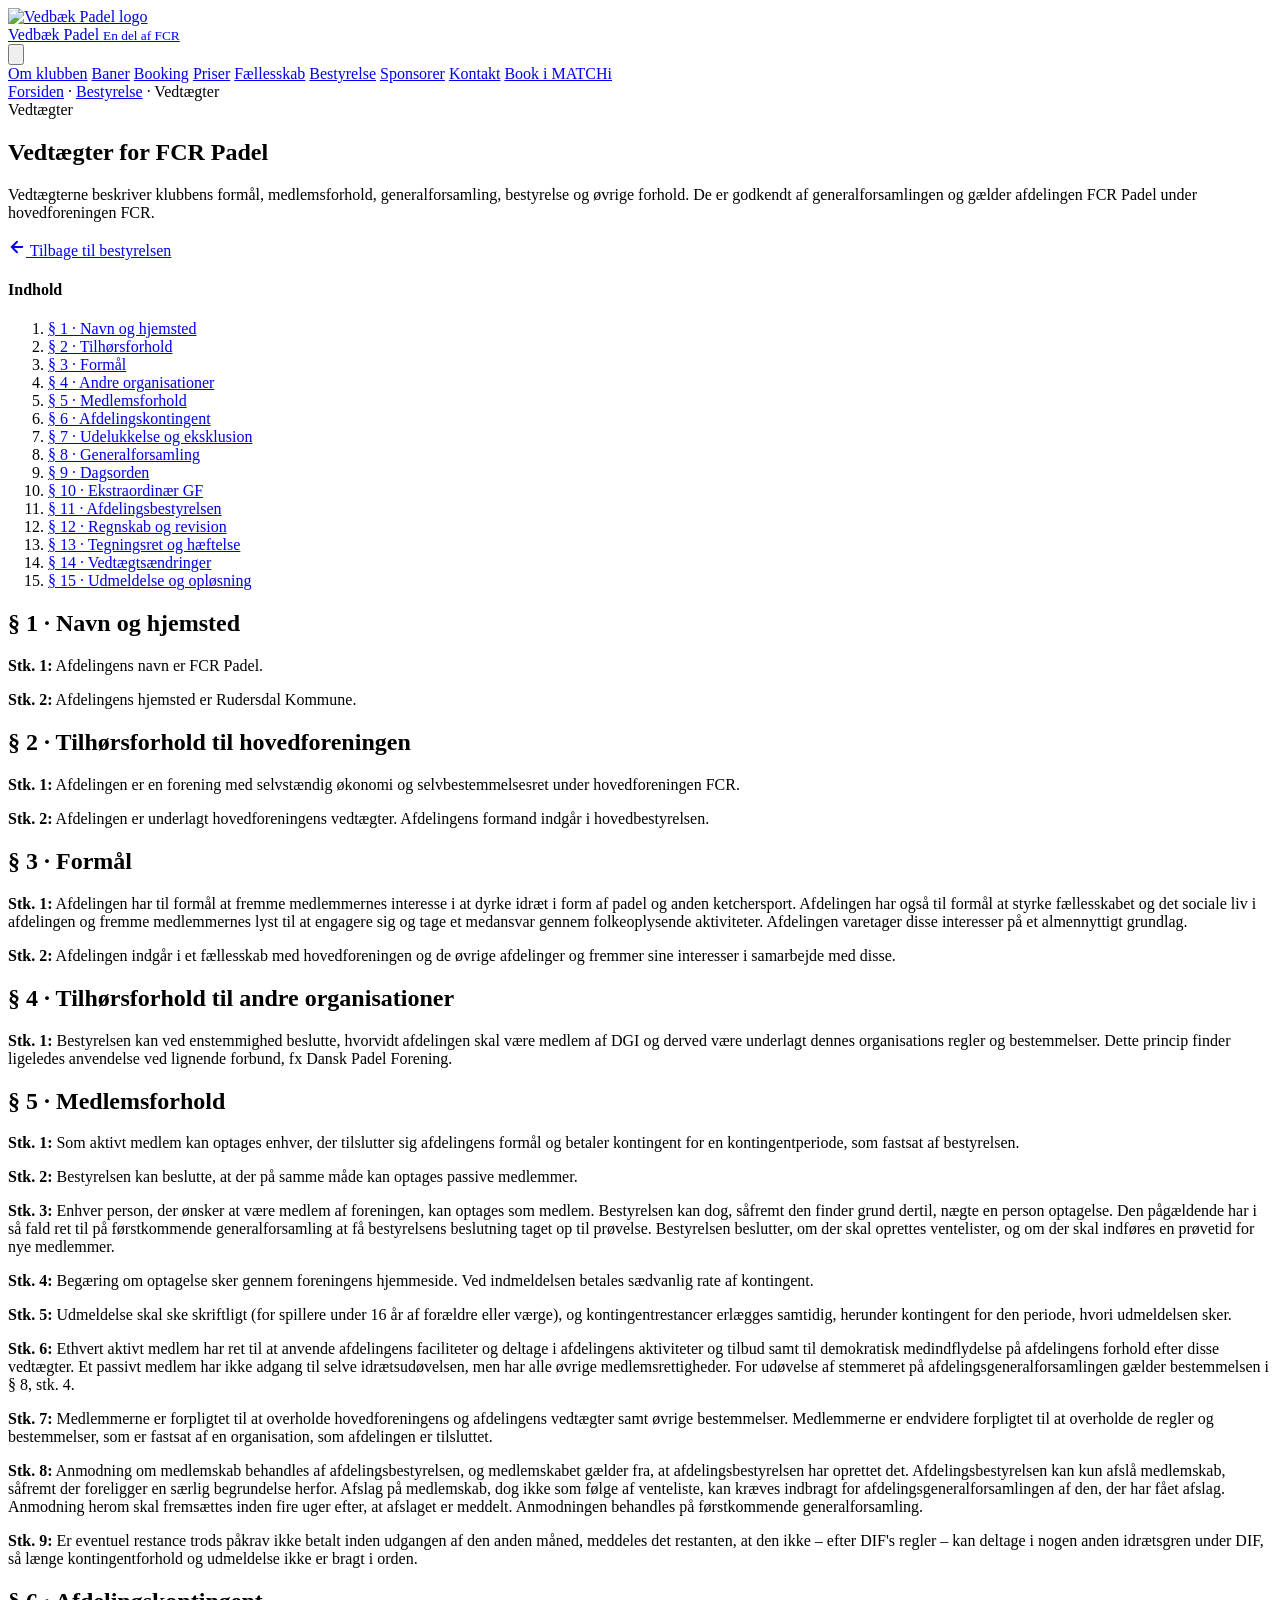
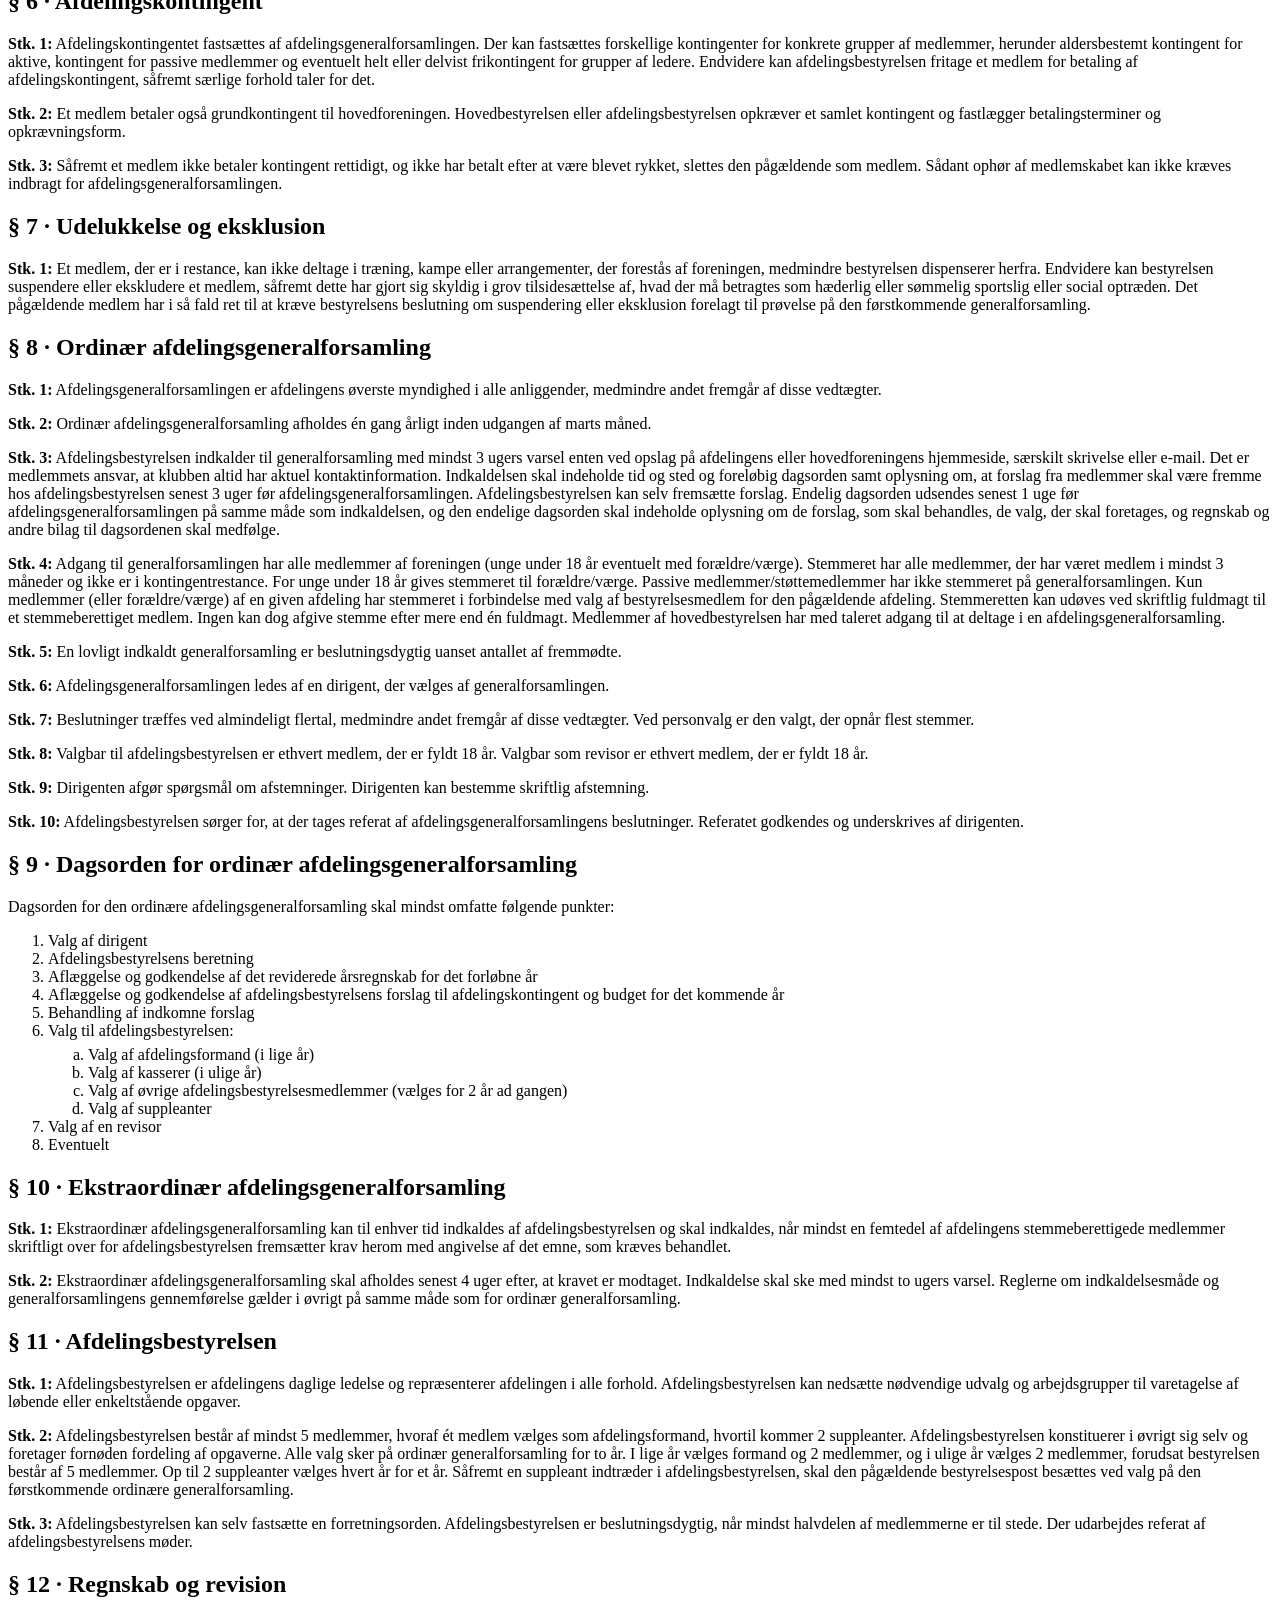
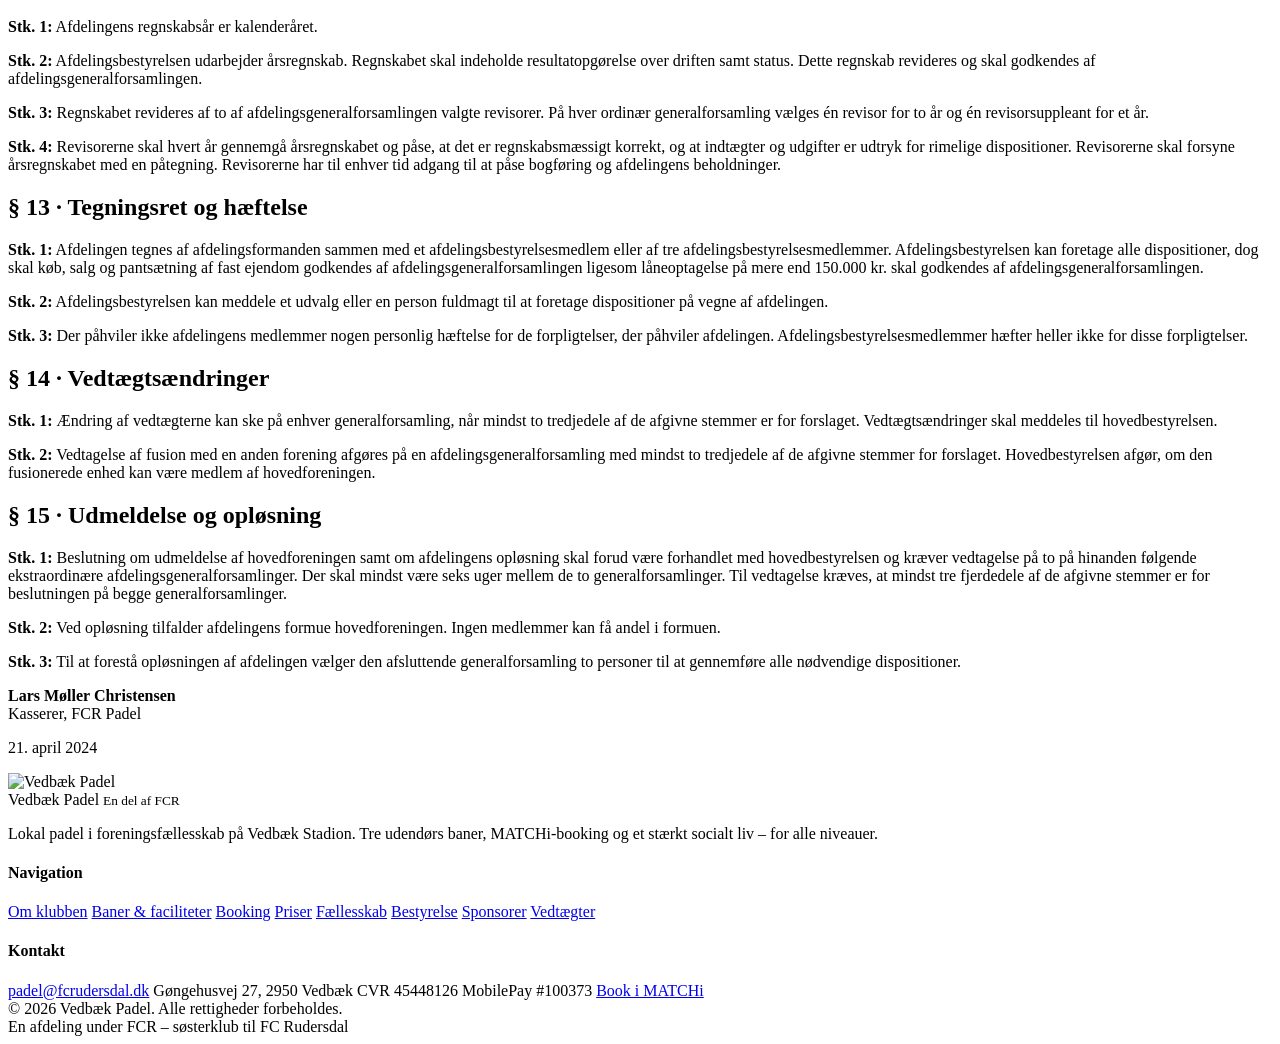
==== vedtaegter.html @ 146b0971 "Add files via upload" ====
<!DOCTYPE html>
<html lang="da">
<head>
<meta charset="UTF-8">
<meta name="viewport" content="width=device-width, initial-scale=1.0">
<title>Vedtægter · Vedbæk Padel</title>
<meta name="description" content="Vedtægter for FCR Padel – afdeling under hovedforeningen FCR. Godkendt på generalforsamling.">
<link rel="preconnect" href="https://fonts.googleapis.com">
<link rel="preconnect" href="https://fonts.gstatic.com" crossorigin>
<link href="https://fonts.googleapis.com/css2?family=Nunito:wght@400;600;700;800&display=swap" rel="stylesheet">
<link rel="stylesheet" href="assets/css/styles.css">
<link rel="icon" type="image/png" href="assets/img/logo-vedbaek-padel.png">
</head>
<body>

<!-- ==================== NAV ==================== -->
<nav class="nav" id="nav">
  <div class="nav-inner">
    <a href="index.html" class="nav-brand">
      <img src="assets/img/logo-vedbaek-padel.png" alt="Vedbæk Padel logo">
      <div class="nav-brand-text">
        Vedbæk Padel
        <small>En del af FCR</small>
      </div>
    </a>
    <button class="nav-toggle" id="navToggle" aria-label="Åben menu">
      <svg viewBox="0 0 24 24" fill="none" stroke="currentColor" stroke-width="2.5" stroke-linecap="round"><line x1="4" y1="7" x2="20" y2="7"/><line x1="4" y1="12" x2="20" y2="12"/><line x1="4" y1="17" x2="20" y2="17"/></svg>
    </button>
    <div class="nav-links" id="navLinks">
      <a href="index.html#om-klubben">Om klubben</a>
      <a href="index.html#baner">Baner</a>
      <a href="index.html#booking">Booking</a>
      <a href="index.html#priser">Priser</a>
      <a href="index.html#faellesskab">Fællesskab</a>
      <a href="index.html#bestyrelse">Bestyrelse</a>
      <a href="index.html#sponsorer">Sponsorer</a>
      <a href="index.html#kontakt">Kontakt</a>
      <a href="https://www.matchi.se/facilities/vedbaekpadelklub" class="cta" target="_blank" rel="noopener">Book i MATCHi</a>
    </div>
  </div>
</nav>

<!-- ==================== PAGE HERO ==================== -->
<section class="page-hero">
  <div class="container">
    <div class="breadcrumbs">
      <a href="index.html">Forsiden</a> · <a href="index.html#bestyrelse">Bestyrelse</a> · Vedtægter
    </div>
    <span class="eyebrow">Vedtægter</span>
    <h1>Vedtægter for FCR Padel</h1>
    <p>Vedtægterne beskriver klubbens formål, medlemsforhold, generalforsamling, bestyrelse og øvrige forhold. De er godkendt af generalforsamlingen og gælder afdelingen FCR Padel under hovedforeningen FCR.</p>
    <div class="actions">
      <a href="index.html#bestyrelse" class="btn btn-secondary">
        <svg width="18" height="18" viewBox="0 0 24 24" fill="none" stroke="currentColor" stroke-width="2.5" stroke-linecap="round"><path d="M19 12H5M12 19l-7-7 7-7"/></svg>
        Tilbage til bestyrelsen
      </a>
    </div>
  </div>
</section>

<!-- ==================== VEDTÆGTER ==================== -->
<div class="container">
  <div class="doc-layout">

    <!-- Sticky TOC -->
    <aside class="doc-toc" aria-label="Indhold">
      <h4>Indhold</h4>
      <ol>
        <li><a href="#p1">§ 1 · Navn og hjemsted</a></li>
        <li><a href="#p2">§ 2 · Tilhørsforhold</a></li>
        <li><a href="#p3">§ 3 · Formål</a></li>
        <li><a href="#p4">§ 4 · Andre organisationer</a></li>
        <li><a href="#p5">§ 5 · Medlemsforhold</a></li>
        <li><a href="#p6">§ 6 · Afdelingskontingent</a></li>
        <li><a href="#p7">§ 7 · Udelukkelse og eksklusion</a></li>
        <li><a href="#p8">§ 8 · Generalforsamling</a></li>
        <li><a href="#p9">§ 9 · Dagsorden</a></li>
        <li><a href="#p10">§ 10 · Ekstraordinær GF</a></li>
        <li><a href="#p11">§ 11 · Afdelingsbestyrelsen</a></li>
        <li><a href="#p12">§ 12 · Regnskab og revision</a></li>
        <li><a href="#p13">§ 13 · Tegningsret og hæftelse</a></li>
        <li><a href="#p14">§ 14 · Vedtægtsændringer</a></li>
        <li><a href="#p15">§ 15 · Udmeldelse og opløsning</a></li>
      </ol>
    </aside>

    <!-- Content -->
    <article class="doc-content">

      <h2 id="p1">§ 1 · Navn og hjemsted</h2>
      <p><strong>Stk. 1:</strong> Afdelingens navn er FCR Padel.</p>
      <p><strong>Stk. 2:</strong> Afdelingens hjemsted er Rudersdal Kommune.</p>

      <h2 id="p2">§ 2 · Tilhørsforhold til hovedforeningen</h2>
      <p><strong>Stk. 1:</strong> Afdelingen er en forening med selvstændig økonomi og selvbestemmelsesret under hovedforeningen FCR.</p>
      <p><strong>Stk. 2:</strong> Afdelingen er underlagt hovedforeningens vedtægter. Afdelingens formand indgår i hovedbestyrelsen.</p>

      <h2 id="p3">§ 3 · Formål</h2>
      <p><strong>Stk. 1:</strong> Afdelingen har til formål at fremme medlemmernes interesse i at dyrke idræt i form af padel og anden ketchersport. Afdelingen har også til formål at styrke fællesskabet og det sociale liv i afdelingen og fremme medlemmernes lyst til at engagere sig og tage et medansvar gennem folkeoplysende aktiviteter. Afdelingen varetager disse interesser på et almennyttigt grundlag.</p>
      <p><strong>Stk. 2:</strong> Afdelingen indgår i et fællesskab med hovedforeningen og de øvrige afdelinger og fremmer sine interesser i samarbejde med disse.</p>

      <h2 id="p4">§ 4 · Tilhørsforhold til andre organisationer</h2>
      <p><strong>Stk. 1:</strong> Bestyrelsen kan ved enstemmighed beslutte, hvorvidt afdelingen skal være medlem af DGI og derved være underlagt dennes organisations regler og bestemmelser. Dette princip finder ligeledes anvendelse ved lignende forbund, fx Dansk Padel Forening.</p>

      <h2 id="p5">§ 5 · Medlemsforhold</h2>
      <p><strong>Stk. 1:</strong> Som aktivt medlem kan optages enhver, der tilslutter sig afdelingens formål og betaler kontingent for en kontingentperiode, som fastsat af bestyrelsen.</p>
      <p><strong>Stk. 2:</strong> Bestyrelsen kan beslutte, at der på samme måde kan optages passive medlemmer.</p>
      <p><strong>Stk. 3:</strong> Enhver person, der ønsker at være medlem af foreningen, kan optages som medlem. Bestyrelsen kan dog, såfremt den finder grund dertil, nægte en person optagelse. Den pågældende har i så fald ret til på førstkommende generalforsamling at få bestyrelsens beslutning taget op til prøvelse. Bestyrelsen beslutter, om der skal oprettes ventelister, og om der skal indføres en prøvetid for nye medlemmer.</p>
      <p><strong>Stk. 4:</strong> Begæring om optagelse sker gennem foreningens hjemmeside. Ved indmeldelsen betales sædvanlig rate af kontingent.</p>
      <p><strong>Stk. 5:</strong> Udmeldelse skal ske skriftligt (for spillere under 16 år af forældre eller værge), og kontingentrestancer erlægges samtidig, herunder kontingent for den periode, hvori udmeldelsen sker.</p>
      <p><strong>Stk. 6:</strong> Ethvert aktivt medlem har ret til at anvende afdelingens faciliteter og deltage i afdelingens aktiviteter og tilbud samt til demokratisk medindflydelse på afdelingens forhold efter disse vedtægter. Et passivt medlem har ikke adgang til selve idrætsudøvelsen, men har alle øvrige medlemsrettigheder. For udøvelse af stemmeret på afdelingsgeneralforsamlingen gælder bestemmelsen i § 8, stk. 4.</p>
      <p><strong>Stk. 7:</strong> Medlemmerne er forpligtet til at overholde hovedforeningens og afdelingens vedtægter samt øvrige bestemmelser. Medlemmerne er endvidere forpligtet til at overholde de regler og bestemmelser, som er fastsat af en organisation, som afdelingen er tilsluttet.</p>
      <p><strong>Stk. 8:</strong> Anmodning om medlemskab behandles af afdelingsbestyrelsen, og medlemskabet gælder fra, at afdelingsbestyrelsen har oprettet det. Afdelingsbestyrelsen kan kun afslå medlemskab, såfremt der foreligger en særlig begrundelse herfor. Afslag på medlemskab, dog ikke som følge af venteliste, kan kræves indbragt for afdelingsgeneralforsamlingen af den, der har fået afslag. Anmodning herom skal fremsættes inden fire uger efter, at afslaget er meddelt. Anmodningen behandles på førstkommende generalforsamling.</p>
      <p><strong>Stk. 9:</strong> Er eventuel restance trods påkrav ikke betalt inden udgangen af den anden måned, meddeles det restanten, at den ikke – efter DIF's regler – kan deltage i nogen anden idrætsgren under DIF, så længe kontingentforhold og udmeldelse ikke er bragt i orden.</p>

      <h2 id="p6">§ 6 · Afdelingskontingent</h2>
      <p><strong>Stk. 1:</strong> Afdelingskontingentet fastsættes af afdelingsgeneralforsamlingen. Der kan fastsættes forskellige kontingenter for konkrete grupper af medlemmer, herunder aldersbestemt kontingent for aktive, kontingent for passive medlemmer og eventuelt helt eller delvist frikontingent for grupper af ledere. Endvidere kan afdelingsbestyrelsen fritage et medlem for betaling af afdelingskontingent, såfremt særlige forhold taler for det.</p>
      <p><strong>Stk. 2:</strong> Et medlem betaler også grundkontingent til hovedforeningen. Hovedbestyrelsen eller afdelingsbestyrelsen opkræver et samlet kontingent og fastlægger betalingsterminer og opkrævningsform.</p>
      <p><strong>Stk. 3:</strong> Såfremt et medlem ikke betaler kontingent rettidigt, og ikke har betalt efter at være blevet rykket, slettes den pågældende som medlem. Sådant ophør af medlemskabet kan ikke kræves indbragt for afdelingsgeneralforsamlingen.</p>

      <h2 id="p7">§ 7 · Udelukkelse og eksklusion</h2>
      <p><strong>Stk. 1:</strong> Et medlem, der er i restance, kan ikke deltage i træning, kampe eller arrangementer, der forestås af foreningen, medmindre bestyrelsen dispenserer herfra. Endvidere kan bestyrelsen suspendere eller ekskludere et medlem, såfremt dette har gjort sig skyldig i grov tilsidesættelse af, hvad der må betragtes som hæderlig eller sømmelig sportslig eller social optræden. Det pågældende medlem har i så fald ret til at kræve bestyrelsens beslutning om suspendering eller eksklusion forelagt til prøvelse på den førstkommende generalforsamling.</p>

      <h2 id="p8">§ 8 · Ordinær afdelingsgeneralforsamling</h2>
      <p><strong>Stk. 1:</strong> Afdelingsgeneralforsamlingen er afdelingens øverste myndighed i alle anliggender, medmindre andet fremgår af disse vedtægter.</p>
      <p><strong>Stk. 2:</strong> Ordinær afdelingsgeneralforsamling afholdes én gang årligt inden udgangen af marts måned.</p>
      <p><strong>Stk. 3:</strong> Afdelingsbestyrelsen indkalder til generalforsamling med mindst 3 ugers varsel enten ved opslag på afdelingens eller hovedforeningens hjemmeside, særskilt skrivelse eller e-mail. Det er medlemmets ansvar, at klubben altid har aktuel kontaktinformation. Indkaldelsen skal indeholde tid og sted og foreløbig dagsorden samt oplysning om, at forslag fra medlemmer skal være fremme hos afdelingsbestyrelsen senest 3 uger før afdelingsgeneralforsamlingen. Afdelingsbestyrelsen kan selv fremsætte forslag. Endelig dagsorden udsendes senest 1 uge før afdelingsgeneralforsamlingen på samme måde som indkaldelsen, og den endelige dagsorden skal indeholde oplysning om de forslag, som skal behandles, de valg, der skal foretages, og regnskab og andre bilag til dagsordenen skal medfølge.</p>
      <p><strong>Stk. 4:</strong> Adgang til generalforsamlingen har alle medlemmer af foreningen (unge under 18 år eventuelt med forældre/værge). Stemmeret har alle medlemmer, der har været medlem i mindst 3 måneder og ikke er i kontingentrestance. For unge under 18 år gives stemmeret til forældre/værge. Passive medlemmer/støttemedlemmer har ikke stemmeret på generalforsamlingen. Kun medlemmer (eller forældre/værge) af en given afdeling har stemmeret i forbindelse med valg af bestyrelsesmedlem for den pågældende afdeling. Stemmeretten kan udøves ved skriftlig fuldmagt til et stemmeberettiget medlem. Ingen kan dog afgive stemme efter mere end én fuldmagt. Medlemmer af hovedbestyrelsen har med taleret adgang til at deltage i en afdelingsgeneralforsamling.</p>
      <p><strong>Stk. 5:</strong> En lovligt indkaldt generalforsamling er beslutningsdygtig uanset antallet af fremmødte.</p>
      <p><strong>Stk. 6:</strong> Afdelingsgeneralforsamlingen ledes af en dirigent, der vælges af generalforsamlingen.</p>
      <p><strong>Stk. 7:</strong> Beslutninger træffes ved almindeligt flertal, medmindre andet fremgår af disse vedtægter. Ved personvalg er den valgt, der opnår flest stemmer.</p>
      <p><strong>Stk. 8:</strong> Valgbar til afdelingsbestyrelsen er ethvert medlem, der er fyldt 18 år. Valgbar som revisor er ethvert medlem, der er fyldt 18 år.</p>
      <p><strong>Stk. 9:</strong> Dirigenten afgør spørgsmål om afstemninger. Dirigenten kan bestemme skriftlig afstemning.</p>
      <p><strong>Stk. 10:</strong> Afdelingsbestyrelsen sørger for, at der tages referat af afdelingsgeneralforsamlingens beslutninger. Referatet godkendes og underskrives af dirigenten.</p>

      <h2 id="p9">§ 9 · Dagsorden for ordinær afdelingsgeneralforsamling</h2>
      <p>Dagsorden for den ordinære afdelingsgeneralforsamling skal mindst omfatte følgende punkter:</p>
      <ol class="numbered">
        <li>Valg af dirigent</li>
        <li>Afdelingsbestyrelsens beretning</li>
        <li>Aflæggelse og godkendelse af det reviderede årsregnskab for det forløbne år</li>
        <li>Aflæggelse og godkendelse af afdelingsbestyrelsens forslag til afdelingskontingent og budget for det kommende år</li>
        <li>Behandling af indkomne forslag</li>
        <li>
          Valg til afdelingsbestyrelsen:
          <ol class="numbered" style="list-style-type: lower-alpha; margin-top: 6px;">
            <li>Valg af afdelingsformand (i lige år)</li>
            <li>Valg af kasserer (i ulige år)</li>
            <li>Valg af øvrige afdelingsbestyrelsesmedlemmer (vælges for 2 år ad gangen)</li>
            <li>Valg af suppleanter</li>
          </ol>
        </li>
        <li>Valg af en revisor</li>
        <li>Eventuelt</li>
      </ol>

      <h2 id="p10">§ 10 · Ekstraordinær afdelingsgeneralforsamling</h2>
      <p><strong>Stk. 1:</strong> Ekstraordinær afdelingsgeneralforsamling kan til enhver tid indkaldes af afdelingsbestyrelsen og skal indkaldes, når mindst en femtedel af afdelingens stemmeberettigede medlemmer skriftligt over for afdelingsbestyrelsen fremsætter krav herom med angivelse af det emne, som kræves behandlet.</p>
      <p><strong>Stk. 2:</strong> Ekstraordinær afdelingsgeneralforsamling skal afholdes senest 4 uger efter, at kravet er modtaget. Indkaldelse skal ske med mindst to ugers varsel. Reglerne om indkaldelsesmåde og generalforsamlingens gennemførelse gælder i øvrigt på samme måde som for ordinær generalforsamling.</p>

      <h2 id="p11">§ 11 · Afdelingsbestyrelsen</h2>
      <p><strong>Stk. 1:</strong> Afdelingsbestyrelsen er afdelingens daglige ledelse og repræsenterer afdelingen i alle forhold. Afdelingsbestyrelsen kan nedsætte nødvendige udvalg og arbejdsgrupper til varetagelse af løbende eller enkeltstående opgaver.</p>
      <p><strong>Stk. 2:</strong> Afdelingsbestyrelsen består af mindst 5 medlemmer, hvoraf ét medlem vælges som afdelingsformand, hvortil kommer 2 suppleanter. Afdelingsbestyrelsen konstituerer i øvrigt sig selv og foretager fornøden fordeling af opgaverne. Alle valg sker på ordinær generalforsamling for to år. I lige år vælges formand og 2 medlemmer, og i ulige år vælges 2 medlemmer, forudsat bestyrelsen består af 5 medlemmer. Op til 2 suppleanter vælges hvert år for et år. Såfremt en suppleant indtræder i afdelingsbestyrelsen, skal den pågældende bestyrelsespost besættes ved valg på den førstkommende ordinære generalforsamling.</p>
      <p><strong>Stk. 3:</strong> Afdelingsbestyrelsen kan selv fastsætte en forretningsorden. Afdelingsbestyrelsen er beslutningsdygtig, når mindst halvdelen af medlemmerne er til stede. Der udarbejdes referat af afdelingsbestyrelsens møder.</p>

      <h2 id="p12">§ 12 · Regnskab og revision</h2>
      <p><strong>Stk. 1:</strong> Afdelingens regnskabsår er kalenderåret.</p>
      <p><strong>Stk. 2:</strong> Afdelingsbestyrelsen udarbejder årsregnskab. Regnskabet skal indeholde resultatopgørelse over driften samt status. Dette regnskab revideres og skal godkendes af afdelingsgeneralforsamlingen.</p>
      <p><strong>Stk. 3:</strong> Regnskabet revideres af to af afdelingsgeneralforsamlingen valgte revisorer. På hver ordinær generalforsamling vælges én revisor for to år og én revisorsuppleant for et år.</p>
      <p><strong>Stk. 4:</strong> Revisorerne skal hvert år gennemgå årsregnskabet og påse, at det er regnskabsmæssigt korrekt, og at indtægter og udgifter er udtryk for rimelige dispositioner. Revisorerne skal forsyne årsregnskabet med en påtegning. Revisorerne har til enhver tid adgang til at påse bogføring og afdelingens beholdninger.</p>

      <h2 id="p13">§ 13 · Tegningsret og hæftelse</h2>
      <p><strong>Stk. 1:</strong> Afdelingen tegnes af afdelingsformanden sammen med et afdelingsbestyrelsesmedlem eller af tre afdelingsbestyrelsesmedlemmer. Afdelingsbestyrelsen kan foretage alle dispositioner, dog skal køb, salg og pantsætning af fast ejendom godkendes af afdelingsgeneralforsamlingen ligesom låneoptagelse på mere end 150.000 kr. skal godkendes af afdelingsgeneralforsamlingen.</p>
      <p><strong>Stk. 2:</strong> Afdelingsbestyrelsen kan meddele et udvalg eller en person fuldmagt til at foretage dispositioner på vegne af afdelingen.</p>
      <p><strong>Stk. 3:</strong> Der påhviler ikke afdelingens medlemmer nogen personlig hæftelse for de forpligtelser, der påhviler afdelingen. Afdelingsbestyrelsesmedlemmer hæfter heller ikke for disse forpligtelser.</p>

      <h2 id="p14">§ 14 · Vedtægtsændringer</h2>
      <p><strong>Stk. 1:</strong> Ændring af vedtægterne kan ske på enhver generalforsamling, når mindst to tredjedele af de afgivne stemmer er for forslaget. Vedtægtsændringer skal meddeles til hovedbestyrelsen.</p>
      <p><strong>Stk. 2:</strong> Vedtagelse af fusion med en anden forening afgøres på en afdelingsgeneralforsamling med mindst to tredjedele af de afgivne stemmer for forslaget. Hovedbestyrelsen afgør, om den fusionerede enhed kan være medlem af hovedforeningen.</p>

      <h2 id="p15">§ 15 · Udmeldelse og opløsning</h2>
      <p><strong>Stk. 1:</strong> Beslutning om udmeldelse af hovedforeningen samt om afdelingens opløsning skal forud være forhandlet med hovedbestyrelsen og kræver vedtagelse på to på hinanden følgende ekstraordinære afdelingsgeneralforsamlinger. Der skal mindst være seks uger mellem de to generalforsamlinger. Til vedtagelse kræves, at mindst tre fjerdedele af de afgivne stemmer er for beslutningen på begge generalforsamlinger.</p>
      <p><strong>Stk. 2:</strong> Ved opløsning tilfalder afdelingens formue hovedforeningen. Ingen medlemmer kan få andel i formuen.</p>
      <p><strong>Stk. 3:</strong> Til at forestå opløsningen af afdelingen vælger den afsluttende generalforsamling to personer til at gennemføre alle nødvendige dispositioner.</p>

      <div class="signature">
        <p><strong>Lars Møller Christensen</strong><br>
        Kasserer, FCR Padel</p>
        <p style="margin-top:6px;">21. april 2024</p>
      </div>
    </article>
  </div>
</div>

<!-- ==================== FOOTER ==================== -->
<footer>
  <div class="container">
    <div>
      <div class="brand">
        <img src="assets/img/logo-vedbaek-padel.png" alt="Vedbæk Padel">
        <div>
          <div class="brand-text">Vedbæk Padel <small>En del af FCR</small></div>
        </div>
      </div>
      <p class="about">Lokal padel i foreningsfællesskab på Vedbæk Stadion. Tre udendørs baner, MATCHi-booking og et stærkt socialt liv – for alle niveauer.</p>
    </div>
    <div>
      <h4>Navigation</h4>
      <a href="index.html#om-klubben">Om klubben</a>
      <a href="index.html#baner">Baner &amp; faciliteter</a>
      <a href="index.html#booking">Booking</a>
      <a href="index.html#priser">Priser</a>
      <a href="index.html#faellesskab">Fællesskab</a>
      <a href="index.html#bestyrelse">Bestyrelse</a>
      <a href="index.html#sponsorer">Sponsorer</a>
      <a href="vedtaegter.html">Vedtægter</a>
    </div>
    <div>
      <h4>Kontakt</h4>
      <a href="mailto:padel@fcrudersdal.dk">padel@fcrudersdal.dk</a>
      <a>Gøngehusvej 27, 2950 Vedbæk</a>
      <a>CVR 45448126</a>
      <a>MobilePay #100373</a>
      <a href="https://www.matchi.se/facilities/vedbaekpadelklub" target="_blank" rel="noopener">Book i MATCHi</a>
    </div>
  </div>
  <div class="bottom">
    <div>© 2026 Vedbæk Padel. Alle rettigheder forbeholdes.</div>
    <div>En afdeling under FCR – søsterklub til FC Rudersdal</div>
  </div>
</footer>

<script src="assets/js/main.js"></script>
</body>
</html>
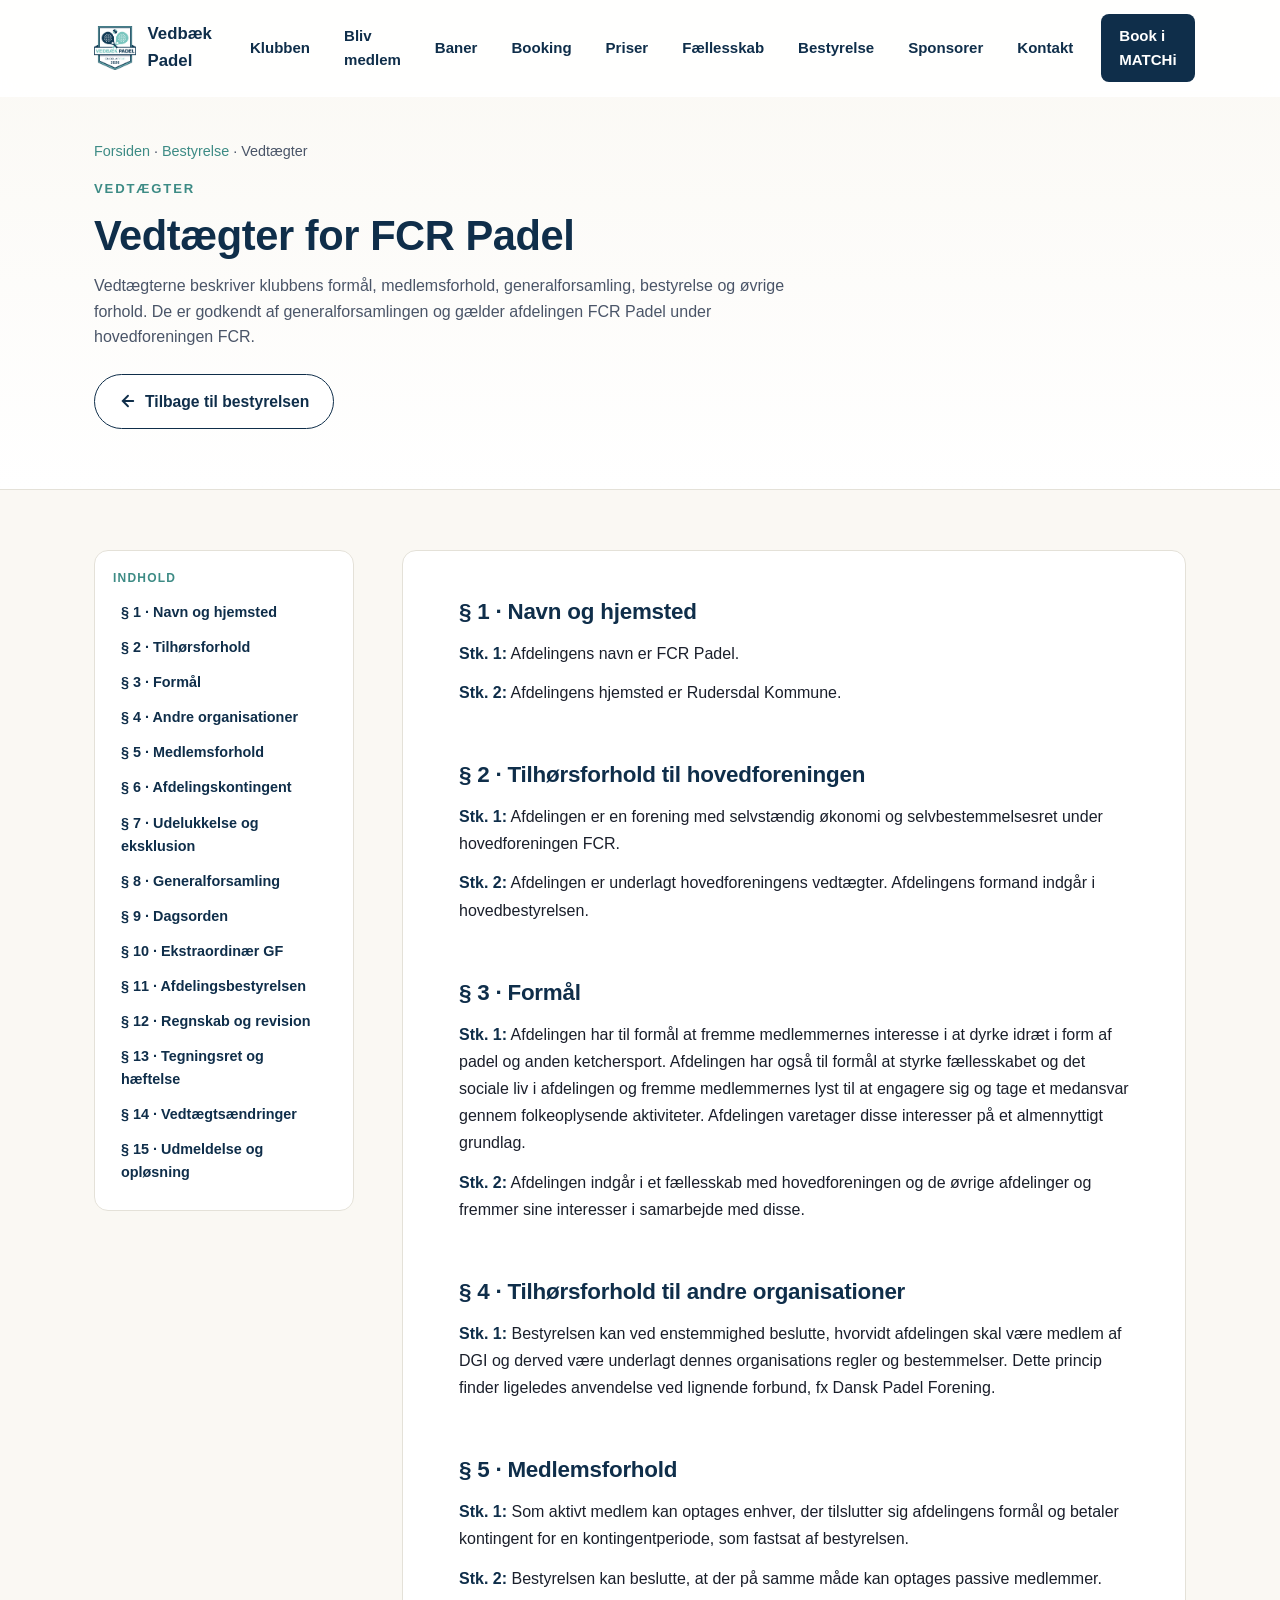
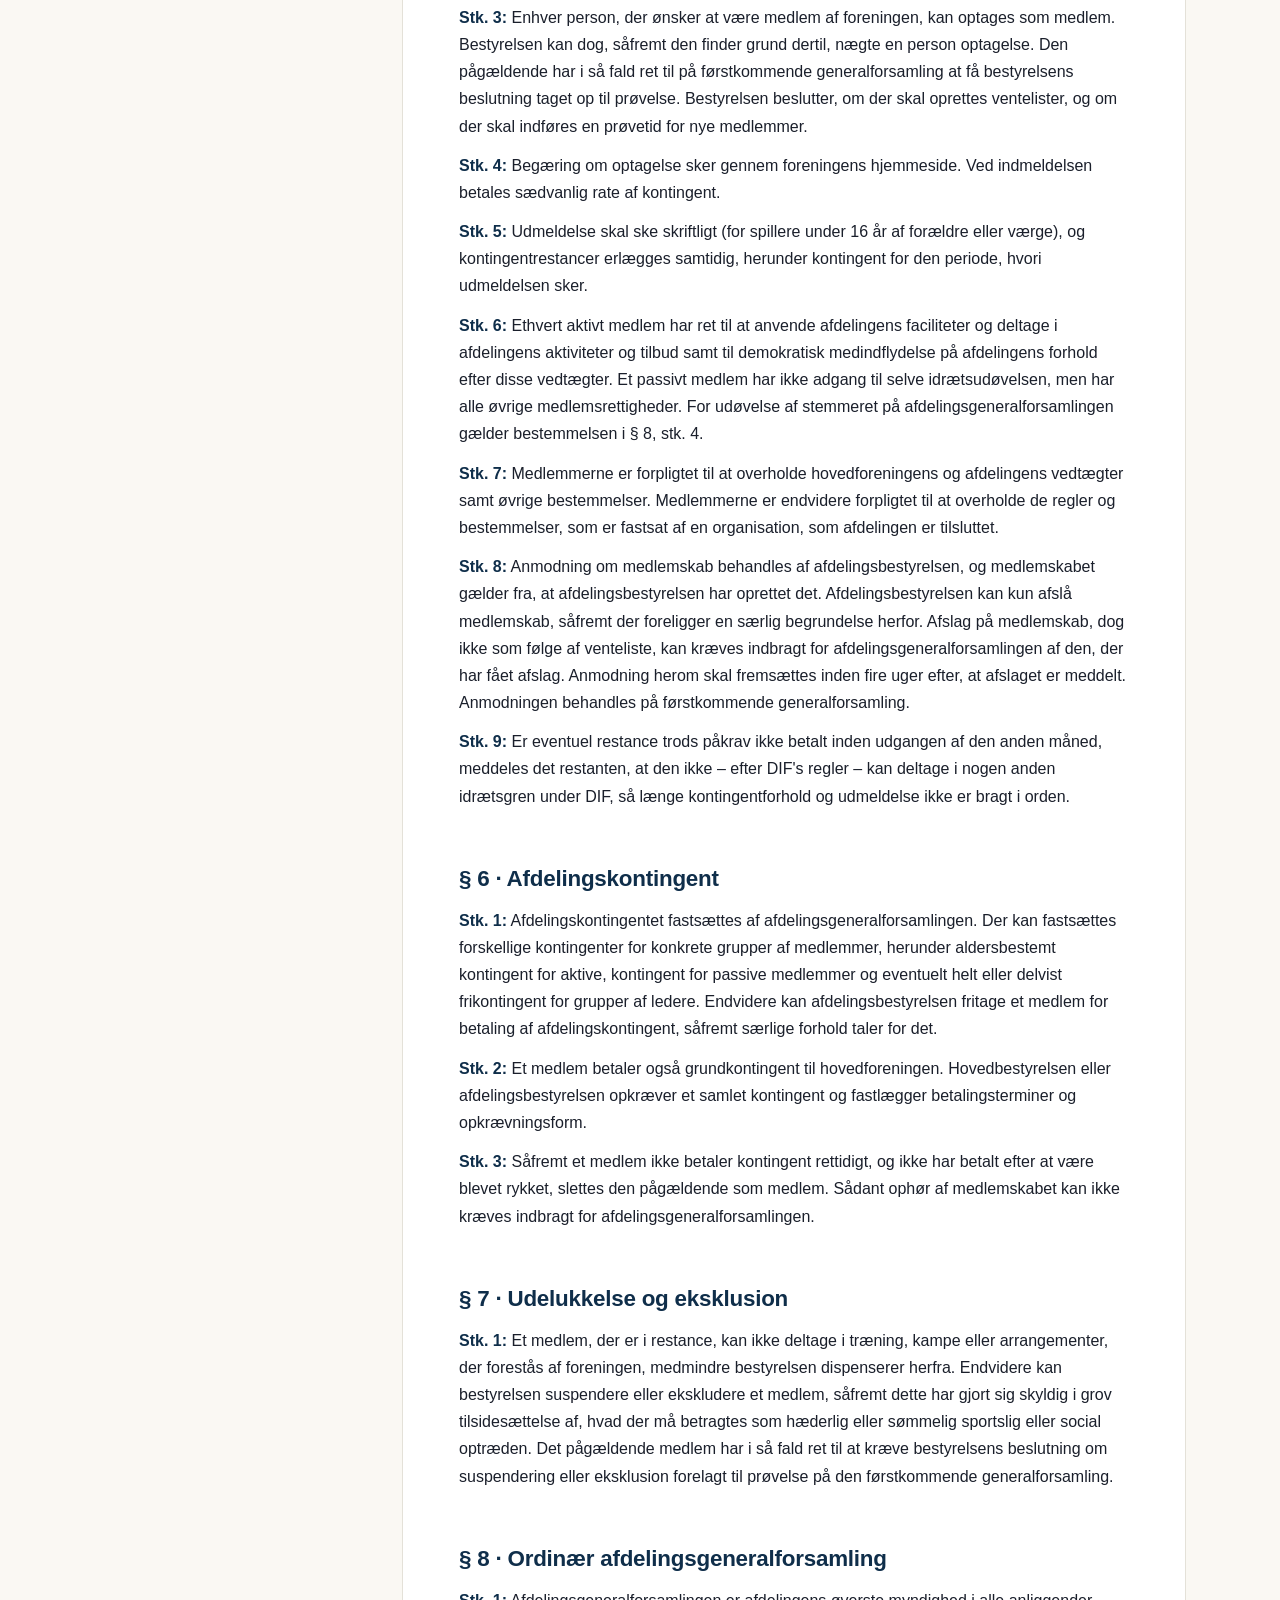
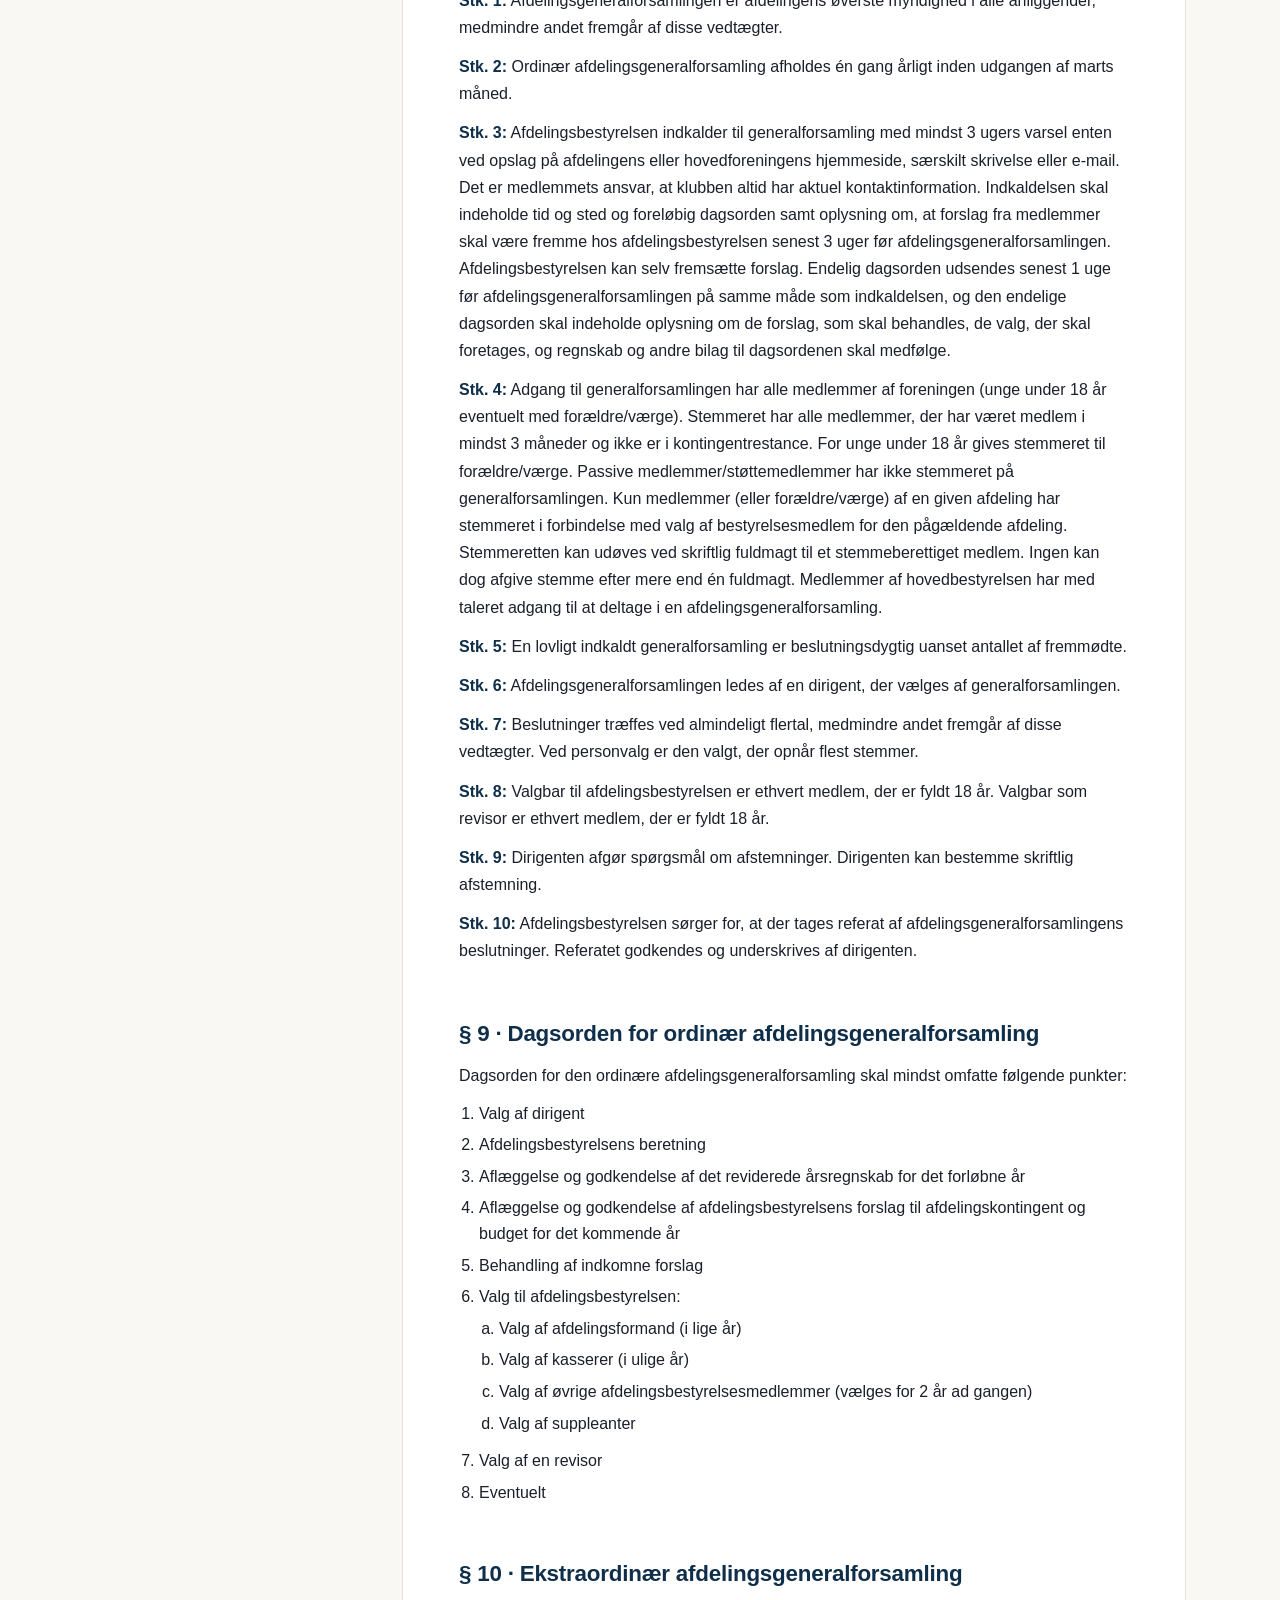
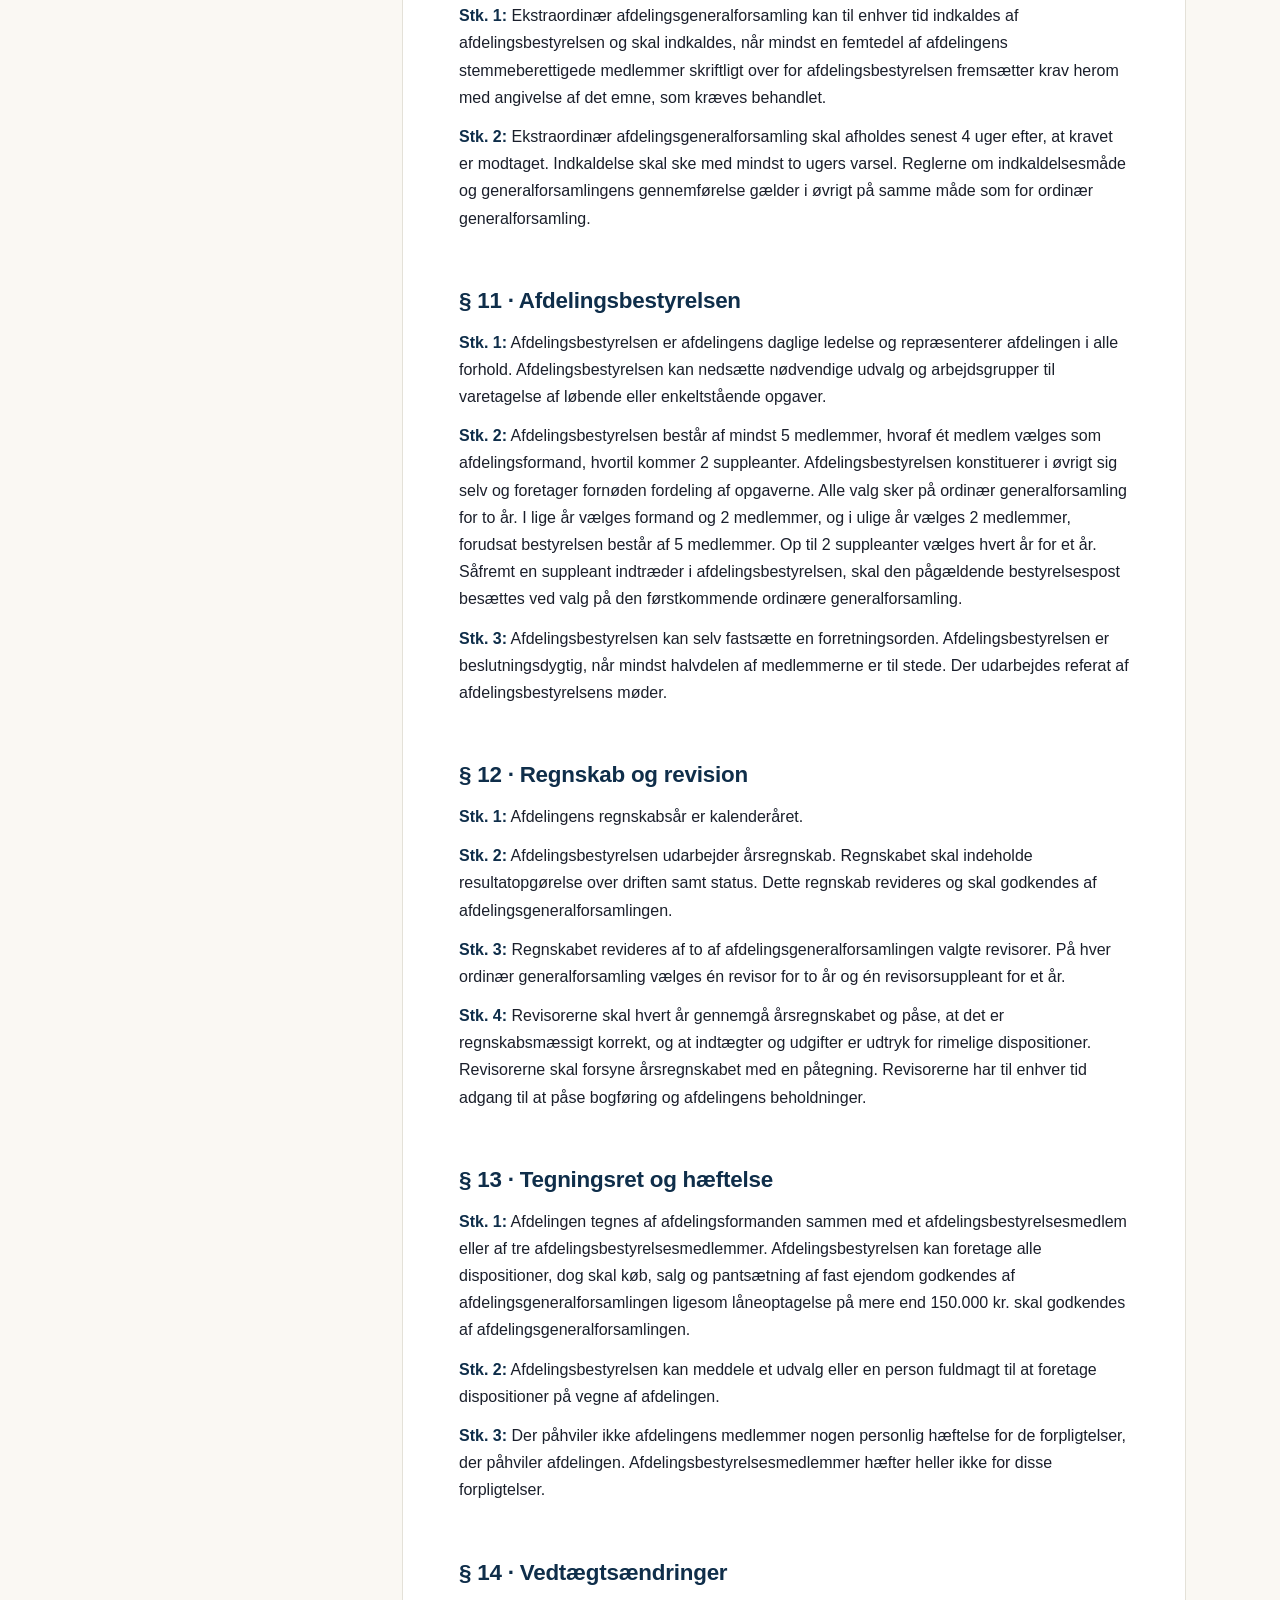
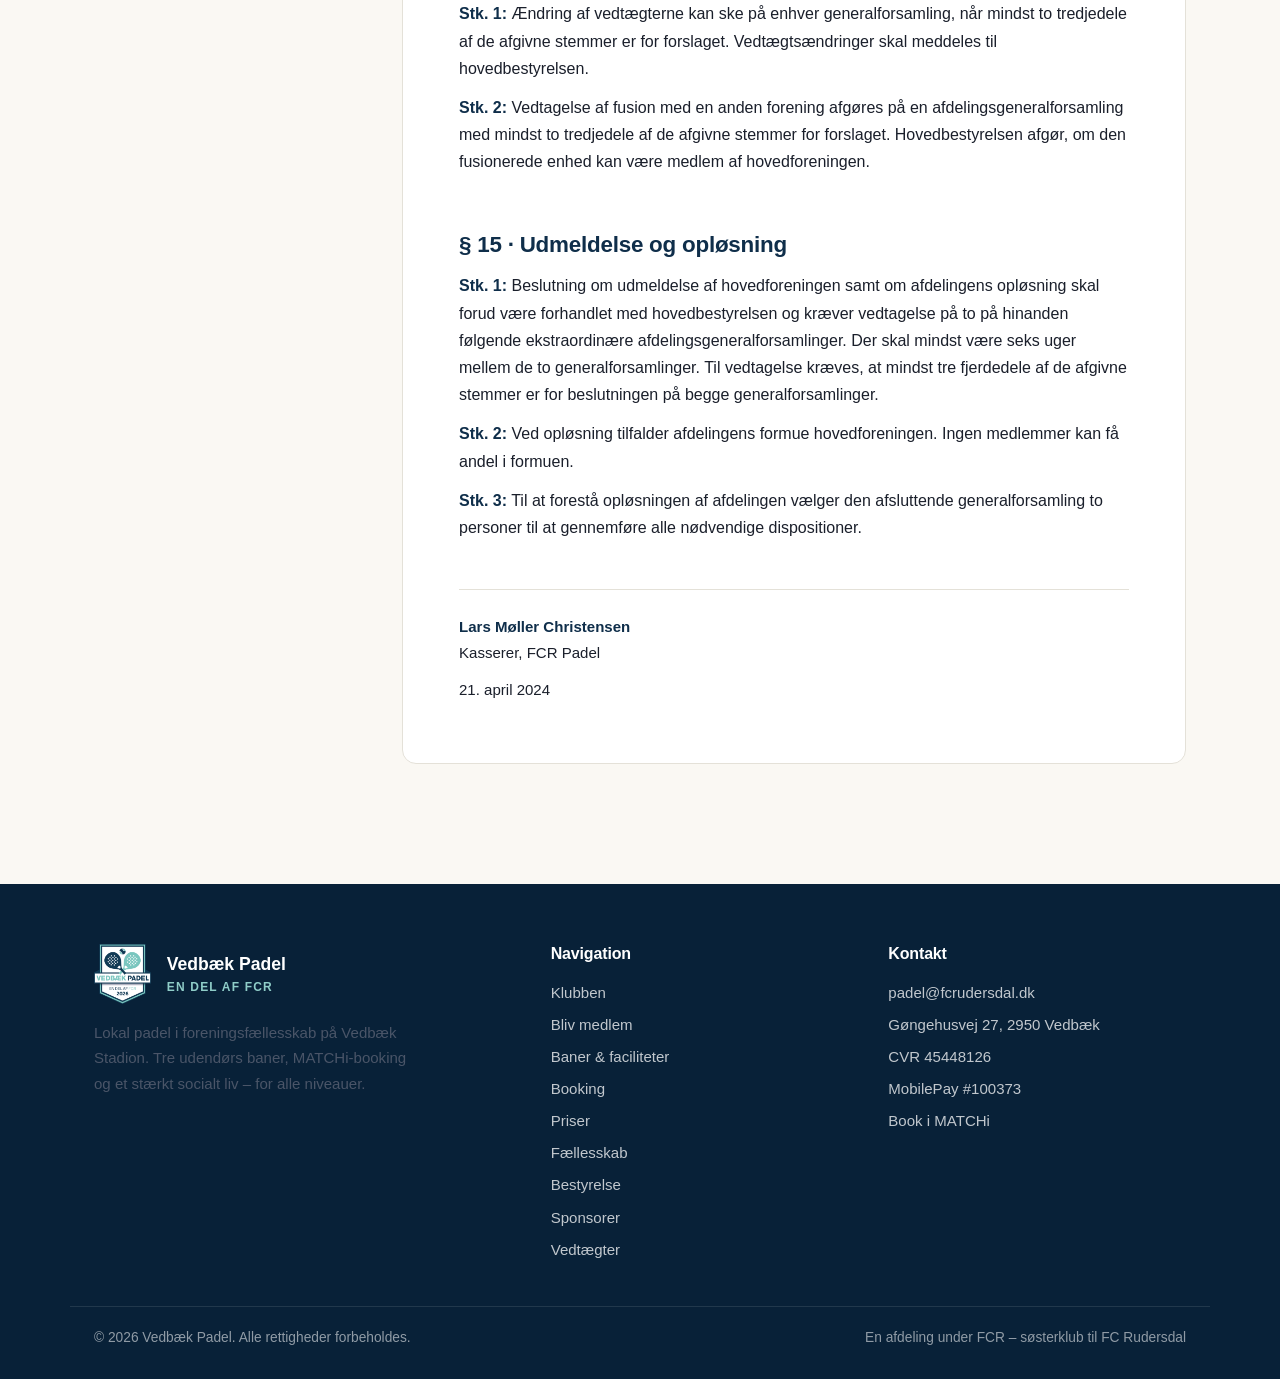
==== commit c1082f6d: "Add files via upload" ====
--- a/vedtaegter.html
+++ b/vedtaegter.html
@@ -7,9 +7,13 @@
 <meta name="description" content="Vedtægter for FCR Padel – afdeling under hovedforeningen FCR. Godkendt på generalforsamling.">
 <link rel="preconnect" href="https://fonts.googleapis.com">
 <link rel="preconnect" href="https://fonts.gstatic.com" crossorigin>
-<link href="https://fonts.googleapis.com/css2?family=Nunito:wght@400;600;700;800&display=swap" rel="stylesheet">
+<link href="https://fonts.googleapis.com/css2?family=Inter:wght@400;500;600;700;800&family=Montserrat:wght@400;500;600;700;800;900&display=swap" rel="stylesheet">
 <link rel="stylesheet" href="assets/css/styles.css">
-<link rel="icon" type="image/png" href="assets/img/logo-vedbaek-padel.png">
+<link rel="icon" type="image/x-icon" href="assets/img/icons/favicon.ico">
+<link rel="icon" type="image/png" sizes="32x32" href="assets/img/icons/favicon-32x32.png">
+<link rel="icon" type="image/png" sizes="16x16" href="assets/img/icons/favicon-16x16.png">
+<link rel="apple-touch-icon" sizes="180x180" href="assets/img/icons/apple-touch-icon.png">
+<link rel="manifest" href="assets/site.webmanifest">
 </head>
 <body>
 
@@ -18,16 +22,14 @@
   <div class="nav-inner">
     <a href="index.html" class="nav-brand">
       <img src="assets/img/logo-vedbaek-padel.png" alt="Vedbæk Padel logo">
-      <div class="nav-brand-text">
-        Vedbæk Padel
-        <small>En del af FCR</small>
-      </div>
+      Vedbæk Padel
     </a>
     <button class="nav-toggle" id="navToggle" aria-label="Åben menu">
       <svg viewBox="0 0 24 24" fill="none" stroke="currentColor" stroke-width="2.5" stroke-linecap="round"><line x1="4" y1="7" x2="20" y2="7"/><line x1="4" y1="12" x2="20" y2="12"/><line x1="4" y1="17" x2="20" y2="17"/></svg>
     </button>
     <div class="nav-links" id="navLinks">
-      <a href="index.html#om-klubben">Om klubben</a>
+      <a href="index.html#om-klubben">Klubben</a>
+      <a href="index.html#bliv-medlem">Bliv medlem</a>
       <a href="index.html#baner">Baner</a>
       <a href="index.html#booking">Booking</a>
       <a href="index.html#priser">Priser</a>
@@ -206,7 +208,8 @@
     </div>
     <div>
       <h4>Navigation</h4>
-      <a href="index.html#om-klubben">Om klubben</a>
+      <a href="index.html#om-klubben">Klubben</a>
+      <a href="index.html#bliv-medlem">Bliv medlem</a>
       <a href="index.html#baner">Baner &amp; faciliteter</a>
       <a href="index.html#booking">Booking</a>
       <a href="index.html#priser">Priser</a>
--- a/assets/css/styles.css
+++ b/assets/css/styles.css
@@ -0,0 +1,688 @@
+/* ================================================================
+   FCR Vedbæk Padel — Styles
+   ================================================================ */
+
+/* ---------- Design tokens ---------- */
+:root {
+  --navy: #0F2E4A;
+  --navy-deep: #082138;
+  --navy-soft: #1B3A5A;
+  --teal: #8FCDC8;
+  --teal-strong: #5FB0AA;
+  --teal-deep: #3D8B85;
+  --cream: #FAF8F3;
+  --paper: #FFFFFF;
+  --sand: #F1EEE5;
+  --ink: #1A1F2B;
+  --ink-muted: #4A5568;
+  --line: #E4E1D8;
+  --shadow-sm: 0 2px 8px rgba(15, 46, 74, 0.06);
+  --shadow-md: 0 8px 24px rgba(15, 46, 74, 0.10);
+  --shadow-lg: 0 20px 50px rgba(15, 46, 74, 0.14);
+  --radius: 14px;
+  --radius-lg: 22px;
+}
+
+* { box-sizing: border-box; margin: 0; padding: 0; }
+html { scroll-behavior: smooth; scroll-padding-top: 90px; }
+body {
+  font-family: 'Nunito', -apple-system, BlinkMacSystemFont, 'Segoe UI', sans-serif;
+  font-weight: 400;
+  color: var(--ink);
+  background: var(--cream);
+  line-height: 1.6;
+  -webkit-font-smoothing: antialiased;
+}
+h1, h2, h3, h4 { font-weight: 800; color: var(--navy); line-height: 1.2; letter-spacing: -0.01em; }
+h1 { font-size: clamp(2.2rem, 5vw, 3.6rem); }
+h2 { font-size: clamp(1.7rem, 3.4vw, 2.4rem); margin-bottom: 0.5em; }
+h3 { font-size: 1.25rem; font-weight: 700; margin-bottom: 0.4em; }
+p { color: var(--ink-muted); }
+a { color: var(--teal-deep); text-decoration: none; transition: color .2s; }
+a:hover { color: var(--navy); }
+
+.container { max-width: 1140px; margin: 0 auto; padding: 0 24px; }
+.section { padding: 84px 0; }
+.section-alt { background: var(--paper); }
+.section-sand { background: var(--sand); }
+
+.eyebrow {
+  display: inline-block;
+  font-size: 0.82rem;
+  font-weight: 700;
+  text-transform: uppercase;
+  letter-spacing: 0.14em;
+  color: var(--teal-deep);
+  margin-bottom: 12px;
+}
+.section-title { margin-bottom: 40px; max-width: 720px; }
+.section-title p { font-size: 1.08rem; margin-top: 10px; }
+
+/* ---------- Nav ---------- */
+.nav {
+  position: fixed;
+  top: 0; left: 0; right: 0;
+  z-index: 100;
+  background: rgba(255, 255, 255, 0.92);
+  backdrop-filter: saturate(180%) blur(14px);
+  -webkit-backdrop-filter: saturate(180%) blur(14px);
+  border-bottom: 1px solid transparent;
+  transition: border-color .3s, box-shadow .3s;
+}
+.nav.scrolled { border-bottom-color: var(--line); box-shadow: var(--shadow-sm); }
+.nav-inner {
+  max-width: 1140px;
+  margin: 0 auto;
+  padding: 14px 24px;
+  display: flex;
+  align-items: center;
+  justify-content: space-between;
+  gap: 24px;
+}
+.nav-brand {
+  display: flex; align-items: center; gap: 12px;
+  font-weight: 800; color: var(--navy);
+  font-size: 1.05rem;
+}
+.nav-brand img { height: 44px; width: auto; display: block; }
+.nav-brand-text { display: flex; flex-direction: column; line-height: 1.1; }
+.nav-brand-text small { color: var(--teal-deep); font-size: 0.72rem; font-weight: 700; letter-spacing: 0.08em; text-transform: uppercase; }
+
+.nav-links { display: flex; gap: 6px; align-items: center; }
+.nav-links a {
+  color: var(--navy);
+  font-weight: 600;
+  font-size: 0.94rem;
+  padding: 8px 14px;
+  border-radius: 8px;
+  transition: background .2s, color .2s;
+}
+.nav-links a:hover { background: var(--sand); color: var(--navy); }
+.nav-links .cta { background: var(--navy); color: white; padding: 10px 18px; margin-left: 8px; }
+.nav-links .cta:hover { background: var(--navy-deep); color: white; }
+
+.nav-toggle {
+  display: none;
+  background: none; border: none;
+  cursor: pointer;
+  padding: 8px;
+  color: var(--navy);
+}
+.nav-toggle svg { width: 28px; height: 28px; }
+
+@media (max-width: 900px) {
+  .nav-links {
+    position: absolute;
+    top: 100%;
+    left: 0; right: 0;
+    background: white;
+    flex-direction: column;
+    align-items: stretch;
+    padding: 12px 20px 20px;
+    border-bottom: 1px solid var(--line);
+    gap: 2px;
+    transform: translateY(-10px);
+    opacity: 0;
+    pointer-events: none;
+    transition: opacity .2s, transform .2s;
+    box-shadow: var(--shadow-md);
+  }
+  .nav-links.open { opacity: 1; transform: translateY(0); pointer-events: auto; }
+  .nav-links a { padding: 12px 14px; }
+  .nav-links .cta { margin-left: 0; margin-top: 8px; text-align: center; }
+  .nav-toggle { display: flex; align-items: center; justify-content: center; }
+}
+
+/* ---------- Hero ---------- */
+.hero {
+  position: relative;
+  padding: 160px 0 100px;
+  background:
+    radial-gradient(1200px 500px at 85% -10%, rgba(143, 205, 200, 0.28), transparent 60%),
+    radial-gradient(900px 500px at -10% 110%, rgba(15, 46, 74, 0.10), transparent 60%),
+    linear-gradient(180deg, var(--cream) 0%, var(--paper) 100%);
+  overflow: hidden;
+}
+.hero::after {
+  content: '';
+  position: absolute;
+  inset: 0;
+  background-image:
+    repeating-linear-gradient(0deg, transparent 0, transparent 39px, rgba(15,46,74,0.03) 40px),
+    repeating-linear-gradient(90deg, transparent 0, transparent 39px, rgba(15,46,74,0.03) 40px);
+  pointer-events: none;
+}
+.hero-inner { position: relative; z-index: 2; display: grid; grid-template-columns: 1.2fr 1fr; gap: 60px; align-items: center; }
+.hero-badge {
+  display: inline-flex; align-items: center; gap: 8px;
+  background: white; padding: 8px 16px 8px 10px;
+  border-radius: 100px;
+  border: 1px solid var(--line);
+  font-size: 0.85rem; font-weight: 700; color: var(--navy);
+  box-shadow: var(--shadow-sm);
+  margin-bottom: 24px;
+}
+.hero-badge .dot { width: 8px; height: 8px; border-radius: 50%; background: var(--teal-strong); box-shadow: 0 0 0 4px rgba(95, 176, 170, 0.25); }
+.hero h1 { margin-bottom: 20px; }
+.hero h1 .accent { color: var(--teal-deep); }
+.hero-lead { font-size: 1.18rem; color: var(--ink-muted); max-width: 540px; margin-bottom: 32px; }
+.hero-ctas { display: flex; gap: 12px; flex-wrap: wrap; }
+
+.btn {
+  display: inline-flex; align-items: center; gap: 8px;
+  padding: 14px 24px;
+  border-radius: 100px;
+  font-weight: 700;
+  font-size: 0.98rem;
+  transition: transform .15s, box-shadow .2s, background .2s, color .2s;
+  border: none;
+  cursor: pointer;
+}
+.btn-primary { background: var(--navy); color: white; box-shadow: var(--shadow-md); }
+.btn-primary:hover { background: var(--navy-deep); color: white; transform: translateY(-2px); box-shadow: var(--shadow-lg); }
+.btn-secondary { background: white; color: var(--navy); border: 1.5px solid var(--navy); }
+.btn-secondary:hover { background: var(--navy); color: white; }
+.btn-teal { background: var(--teal-strong); color: white; }
+.btn-teal:hover { background: var(--teal-deep); color: white; }
+
+.hero-visual {
+  position: relative;
+  display: flex; align-items: center; justify-content: center;
+}
+.hero-visual img {
+  width: 100%;
+  max-width: 380px;
+  height: auto;
+  display: block;
+  filter: drop-shadow(0 20px 40px rgba(15, 46, 74, 0.18));
+  animation: floaty 6s ease-in-out infinite;
+}
+@keyframes floaty {
+  0%, 100% { transform: translateY(0); }
+  50% { transform: translateY(-10px); }
+}
+
+.hero-quick {
+  margin-top: 60px;
+  display: grid;
+  grid-template-columns: repeat(4, 1fr);
+  gap: 20px;
+  position: relative;
+  z-index: 2;
+}
+.quick-card {
+  background: white;
+  padding: 22px 20px;
+  border-radius: var(--radius);
+  border: 1px solid var(--line);
+  box-shadow: var(--shadow-sm);
+}
+.quick-card .num { font-size: 2rem; font-weight: 800; color: var(--navy); line-height: 1; }
+.quick-card .lbl { font-size: 0.88rem; color: var(--ink-muted); margin-top: 6px; font-weight: 600; }
+
+@media (max-width: 900px) {
+  .hero { padding: 130px 0 60px; }
+  .hero-inner { grid-template-columns: 1fr; gap: 40px; }
+  .hero-visual { order: -1; }
+  .hero-visual img { max-width: 220px; }
+  .hero-quick { grid-template-columns: repeat(2, 1fr); margin-top: 40px; }
+}
+
+/* ---------- Feature grid ---------- */
+.grid-3 { display: grid; grid-template-columns: repeat(3, 1fr); gap: 24px; }
+.grid-2 { display: grid; grid-template-columns: repeat(2, 1fr); gap: 24px; }
+@media (max-width: 800px) {
+  .grid-3 { grid-template-columns: 1fr; }
+  .grid-2 { grid-template-columns: 1fr; }
+}
+
+.card {
+  background: white;
+  padding: 32px 28px;
+  border-radius: var(--radius);
+  border: 1px solid var(--line);
+  transition: transform .25s, box-shadow .25s;
+}
+.card:hover { transform: translateY(-4px); box-shadow: var(--shadow-md); }
+.card .icon {
+  width: 48px; height: 48px;
+  background: var(--sand);
+  border-radius: 12px;
+  display: flex; align-items: center; justify-content: center;
+  margin-bottom: 18px;
+  color: var(--navy);
+}
+.card .icon svg { width: 26px; height: 26px; }
+.card ul { list-style: none; padding: 0; margin-top: 10px; }
+.card li { padding: 6px 0 6px 22px; position: relative; color: var(--ink-muted); font-size: 0.96rem; }
+.card li::before {
+  content: ''; position: absolute; left: 0; top: 14px;
+  width: 6px; height: 6px; border-radius: 50%;
+  background: var(--teal-strong);
+}
+
+/* ---------- Baner sektion ---------- */
+.facility-grid {
+  display: grid;
+  grid-template-columns: 1fr 1fr;
+  gap: 40px;
+  align-items: center;
+}
+.facility-visual {
+  background: linear-gradient(135deg, var(--navy) 0%, var(--navy-soft) 100%);
+  border-radius: var(--radius-lg);
+  padding: 40px;
+  aspect-ratio: 4/3;
+  display: flex; align-items: center; justify-content: center;
+  box-shadow: var(--shadow-lg);
+  position: relative;
+  overflow: hidden;
+}
+.facility-visual::before {
+  content: '';
+  position: absolute;
+  inset: 0;
+  background-image:
+    repeating-linear-gradient(0deg, transparent, transparent 20px, rgba(255,255,255,0.03) 21px),
+    repeating-linear-gradient(90deg, transparent, transparent 20px, rgba(255,255,255,0.03) 21px);
+}
+.courts-svg { position: relative; z-index: 2; width: 100%; max-width: 460px; }
+
+.facility-list { list-style: none; padding: 0; margin-top: 18px; }
+.facility-list li {
+  padding: 12px 0;
+  border-bottom: 1px solid var(--line);
+  display: flex; gap: 14px; align-items: flex-start;
+  color: var(--ink);
+}
+.facility-list li:last-child { border-bottom: none; }
+.facility-list li strong { color: var(--navy); font-weight: 700; min-width: 140px; display: inline-block; }
+
+@media (max-width: 800px) {
+  .facility-grid { grid-template-columns: 1fr; gap: 24px; }
+  .facility-visual { padding: 24px; aspect-ratio: 3/2; }
+}
+
+/* ---------- Gæste-tabel ---------- */
+.guest-table {
+  background: white;
+  border-radius: var(--radius);
+  overflow: hidden;
+  border: 1px solid var(--line);
+}
+.guest-row {
+  display: grid;
+  grid-template-columns: auto 1fr auto;
+  gap: 20px;
+  padding: 18px 24px;
+  align-items: center;
+  border-bottom: 1px solid var(--line);
+}
+.guest-row:last-child { border-bottom: none; }
+.guest-row.header { background: var(--sand); font-weight: 700; color: var(--navy); font-size: 0.85rem; text-transform: uppercase; letter-spacing: 0.08em; padding: 12px 24px; }
+.guest-count { display: flex; gap: 4px; }
+.player-dot {
+  width: 26px; height: 26px; border-radius: 50%;
+  display: inline-flex; align-items: center; justify-content: center;
+  font-size: 0.72rem; font-weight: 800;
+}
+.player-dot.member { background: var(--teal); color: var(--navy); }
+.player-dot.guest { background: var(--sand); color: var(--ink-muted); border: 1px dashed #C6C0B0; }
+.guest-price { font-weight: 800; color: var(--navy); font-size: 1.1rem; font-variant-numeric: tabular-nums; }
+.guest-price.free { color: var(--teal-deep); }
+
+/* ---------- Priser (4 kolonner nu med Dagsmedlem) ---------- */
+.price-grid { display: grid; grid-template-columns: repeat(4, 1fr); gap: 18px; }
+.price-card {
+  background: white;
+  padding: 30px 22px;
+  border-radius: var(--radius);
+  border: 1px solid var(--line);
+  text-align: center;
+  position: relative;
+  transition: transform .25s, box-shadow .25s;
+}
+.price-card:hover { transform: translateY(-4px); box-shadow: var(--shadow-md); }
+.price-card .amount { font-size: 2.1rem; font-weight: 800; color: var(--navy); line-height: 1; margin: 12px 0 4px; }
+.price-card .amount small { font-size: 0.95rem; font-weight: 700; color: var(--ink-muted); }
+.price-card .desc { font-size: 0.9rem; }
+.price-card .foot { margin-top: 10px; font-size: 0.88rem; }
+@media (max-width: 900px) { .price-grid { grid-template-columns: repeat(2, 1fr); } }
+@media (max-width: 500px) { .price-grid { grid-template-columns: 1fr; } }
+
+/* ---------- Bestyrelse ---------- */
+.board-grid { display: grid; grid-template-columns: repeat(3, 1fr); gap: 16px; }
+.board-card {
+  background: white;
+  padding: 20px;
+  border-radius: var(--radius);
+  border: 1px solid var(--line);
+  display: flex; gap: 14px; align-items: center;
+}
+.avatar {
+  flex-shrink: 0;
+  width: 48px; height: 48px;
+  border-radius: 50%;
+  background: linear-gradient(135deg, var(--teal) 0%, var(--teal-strong) 100%);
+  color: var(--navy);
+  font-weight: 800;
+  display: flex; align-items: center; justify-content: center;
+  font-size: 1rem;
+}
+.avatar.suppleant { background: linear-gradient(135deg, var(--sand) 0%, #DDD8C8 100%); color: var(--navy); }
+.avatar.admin { background: linear-gradient(135deg, var(--navy) 0%, var(--navy-soft) 100%); color: white; }
+.board-info { flex: 1; min-width: 0; }
+.board-info .name { font-weight: 700; color: var(--navy); font-size: 0.98rem; }
+.board-info .role { font-size: 0.82rem; color: var(--teal-deep); font-weight: 700; margin-bottom: 2px; }
+.board-info a { font-size: 0.86rem; color: var(--ink-muted); word-break: break-all; }
+.board-info a:hover { color: var(--navy); }
+
+.board-links {
+  margin-top: 32px;
+  display: flex; gap: 16px; flex-wrap: wrap; justify-content: center;
+}
+
+@media (max-width: 800px) { .board-grid { grid-template-columns: 1fr; } }
+
+/* ---------- Sponsor ---------- */
+.sponsor-tier { margin-bottom: 48px; }
+.sponsor-tier:last-child { margin-bottom: 0; }
+.sponsor-tier-header {
+  display: flex; align-items: center; gap: 14px;
+  margin-bottom: 20px;
+  padding-bottom: 12px;
+  border-bottom: 1px solid var(--line);
+}
+.sponsor-tier-header h3 { margin-bottom: 0; }
+.sponsor-tier-header .tier-badge {
+  font-size: 0.72rem;
+  font-weight: 800;
+  text-transform: uppercase;
+  letter-spacing: 0.1em;
+  padding: 4px 10px;
+  border-radius: 100px;
+}
+.tier-badge.founding { background: var(--navy); color: white; }
+.tier-badge.network { background: var(--teal); color: var(--navy); }
+.tier-badge.local { background: var(--sand); color: var(--navy); }
+
+.sponsor-grid-founding { display: grid; grid-template-columns: repeat(3, 1fr); gap: 20px; }
+.sponsor-grid-network { display: grid; grid-template-columns: repeat(4, 1fr); gap: 16px; }
+.sponsor-grid-local { display: grid; grid-template-columns: repeat(4, 1fr); gap: 16px; }
+
+.sponsor-card {
+  background: white;
+  border-radius: var(--radius);
+  border: 1px solid var(--line);
+  padding: 24px 20px;
+  text-align: center;
+  display: flex;
+  flex-direction: column;
+  align-items: center;
+  justify-content: center;
+  transition: transform .2s, box-shadow .2s, border-color .2s;
+  min-height: 140px;
+  color: var(--ink);
+}
+.sponsor-card:hover {
+  transform: translateY(-3px);
+  box-shadow: var(--shadow-md);
+  border-color: var(--teal-strong);
+  color: var(--ink);
+}
+.sponsor-card.founding { min-height: 160px; padding: 30px 24px; }
+
+/* Logo image (when available) */
+.sponsor-card img {
+  max-width: 100%;
+  max-height: 70px;
+  height: auto;
+  object-fit: contain;
+  display: block;
+}
+.sponsor-card.founding img { max-height: 90px; }
+
+/* Text-fallback logo (used when no image is available) */
+.sponsor-logo-text {
+  display: flex;
+  flex-direction: column;
+  align-items: center;
+  justify-content: center;
+  gap: 4px;
+}
+.sponsor-logo-text .name {
+  font-size: 1.05rem;
+  font-weight: 800;
+  color: var(--navy);
+  letter-spacing: -0.01em;
+  line-height: 1.15;
+}
+.sponsor-card.founding .sponsor-logo-text .name { font-size: 1.35rem; }
+.sponsor-logo-text .tag {
+  font-size: 0.72rem;
+  font-weight: 600;
+  color: var(--ink-muted);
+  letter-spacing: 0.04em;
+}
+.sponsor-card.founding .sponsor-logo-text .tag { font-size: 0.78rem; }
+
+.sponsor-cta-block {
+  background: linear-gradient(135deg, var(--navy) 0%, var(--navy-deep) 100%);
+  border-radius: var(--radius-lg);
+  padding: 44px;
+  color: white;
+  display: grid;
+  grid-template-columns: 1.4fr 1fr;
+  gap: 32px;
+  align-items: center;
+  position: relative;
+  overflow: hidden;
+  margin-top: 56px;
+}
+.sponsor-cta-block::before {
+  content: '';
+  position: absolute;
+  right: -80px; top: -80px;
+  width: 300px; height: 300px;
+  background: radial-gradient(circle, var(--teal-strong) 0%, transparent 70%);
+  opacity: 0.4;
+}
+.sponsor-cta-block h3 { color: white; font-size: 1.4rem; }
+.sponsor-cta-block p { color: rgba(255,255,255,0.82); margin-bottom: 0; }
+.sponsor-cta-block .actions { position: relative; z-index: 2; display: flex; flex-direction: column; gap: 10px; }
+.sponsor-cta-block .btn-secondary { background: transparent; border-color: white; color: white; }
+.sponsor-cta-block .btn-secondary:hover { background: white; color: var(--navy); }
+
+@media (max-width: 900px) {
+  .sponsor-grid-founding { grid-template-columns: repeat(2, 1fr); }
+  .sponsor-grid-network { grid-template-columns: repeat(2, 1fr); }
+  .sponsor-grid-local { grid-template-columns: repeat(2, 1fr); }
+  .sponsor-cta-block { grid-template-columns: 1fr; padding: 32px 24px; }
+}
+@media (max-width: 500px) {
+  .sponsor-grid-founding { grid-template-columns: 1fr; }
+}
+
+/* ---------- Kontakt ---------- */
+.contact-grid {
+  display: grid;
+  grid-template-columns: 1.3fr 1fr;
+  gap: 40px;
+  align-items: start;
+}
+.contact-card {
+  background: white;
+  border-radius: var(--radius);
+  padding: 32px;
+  border: 1px solid var(--line);
+}
+.contact-row {
+  display: flex; gap: 16px;
+  padding: 14px 0;
+  border-bottom: 1px solid var(--line);
+  align-items: flex-start;
+}
+.contact-row:last-child { border-bottom: none; }
+.contact-row .icon {
+  width: 40px; height: 40px;
+  background: var(--sand);
+  border-radius: 10px;
+  display: flex; align-items: center; justify-content: center;
+  flex-shrink: 0;
+  color: var(--navy);
+}
+.contact-row .icon svg { width: 20px; height: 20px; }
+.contact-row .label { font-size: 0.78rem; text-transform: uppercase; letter-spacing: 0.08em; color: var(--ink-muted); font-weight: 700; }
+.contact-row .val { font-size: 1rem; color: var(--navy); font-weight: 700; margin-top: 2px; }
+.contact-row .val a { color: var(--navy); }
+.contact-row .val a:hover { color: var(--teal-deep); }
+
+.social-links { display: flex; gap: 10px; margin-top: 6px; }
+.social-links a {
+  width: 36px; height: 36px;
+  border-radius: 50%;
+  background: var(--sand);
+  display: inline-flex; align-items: center; justify-content: center;
+  color: var(--navy);
+  transition: background .2s, color .2s;
+}
+.social-links a:hover { background: var(--navy); color: white; }
+.social-links svg { width: 18px; height: 18px; }
+
+.map-wrap {
+  border-radius: var(--radius);
+  overflow: hidden;
+  box-shadow: var(--shadow-md);
+  aspect-ratio: 4/5;
+  background: var(--sand);
+}
+.map-wrap iframe { width: 100%; height: 100%; border: 0; display: block; }
+
+@media (max-width: 800px) { .contact-grid { grid-template-columns: 1fr; } .map-wrap { aspect-ratio: 4/3; } }
+
+/* ---------- Footer ---------- */
+footer {
+  background: var(--navy-deep);
+  color: rgba(255,255,255,0.75);
+  padding: 60px 0 30px;
+  margin-top: 40px;
+}
+footer .container { display: grid; grid-template-columns: 1.4fr 1fr 1fr; gap: 40px; }
+footer h4 { color: white; font-size: 1rem; margin-bottom: 14px; }
+footer a { color: rgba(255,255,255,0.75); display: block; padding: 4px 0; font-size: 0.94rem; }
+footer a:hover { color: var(--teal); }
+footer .brand { display: flex; gap: 16px; align-items: center; margin-bottom: 16px; }
+footer .brand img { height: 60px; display: block; }
+footer .brand-text { color: white; font-weight: 800; font-size: 1.1rem; }
+footer .brand-text small { display: block; font-size: 0.75rem; color: var(--teal); letter-spacing: 0.1em; text-transform: uppercase; font-weight: 700; }
+footer .about { max-width: 320px; font-size: 0.94rem; line-height: 1.7; }
+footer .bottom {
+  max-width: 1140px; margin: 40px auto 0; padding: 20px 24px 0;
+  border-top: 1px solid rgba(255,255,255,0.1);
+  display: flex; justify-content: space-between; flex-wrap: wrap; gap: 12px;
+  font-size: 0.86rem;
+  color: rgba(255,255,255,0.55);
+}
+@media (max-width: 800px) {
+  footer .container { grid-template-columns: 1fr; gap: 30px; }
+}
+
+/* ---------- Utility ---------- */
+.info-note {
+  background: var(--sand);
+  padding: 20px 24px;
+  border-radius: var(--radius);
+  border-left: 4px solid var(--teal-strong);
+  font-size: 0.94rem;
+  color: var(--ink-muted);
+}
+
+/* ================================================================
+   Vedtægter-side (vedtaegter.html)
+   ================================================================ */
+
+.page-hero {
+  padding: 140px 0 60px;
+  background: linear-gradient(180deg, var(--cream) 0%, var(--paper) 100%);
+  border-bottom: 1px solid var(--line);
+}
+.page-hero .breadcrumbs {
+  font-size: 0.9rem;
+  color: var(--ink-muted);
+  margin-bottom: 12px;
+}
+.page-hero .breadcrumbs a { color: var(--teal-deep); }
+.page-hero h1 { font-size: clamp(1.8rem, 3.6vw, 2.6rem); margin-bottom: 12px; }
+.page-hero p { max-width: 700px; }
+.page-hero .actions { margin-top: 24px; display: flex; gap: 12px; flex-wrap: wrap; }
+
+.doc-layout {
+  display: grid;
+  grid-template-columns: 260px 1fr;
+  gap: 48px;
+  padding: 60px 0 80px;
+  align-items: start;
+}
+.doc-toc {
+  position: sticky;
+  top: 100px;
+  background: white;
+  border-radius: var(--radius);
+  border: 1px solid var(--line);
+  padding: 20px 18px;
+  font-size: 0.9rem;
+  max-height: calc(100vh - 130px);
+  overflow-y: auto;
+}
+.doc-toc h4 {
+  font-size: 0.75rem;
+  text-transform: uppercase;
+  letter-spacing: 0.1em;
+  color: var(--teal-deep);
+  margin-bottom: 10px;
+}
+.doc-toc ol { list-style: none; padding: 0; counter-reset: paragraph; }
+.doc-toc ol li a {
+  display: block;
+  padding: 6px 8px;
+  color: var(--navy);
+  font-weight: 600;
+  border-radius: 6px;
+  transition: background .15s, color .15s;
+}
+.doc-toc ol li a:hover { background: var(--sand); color: var(--navy); }
+
+.doc-content {
+  background: white;
+  border-radius: var(--radius);
+  border: 1px solid var(--line);
+  padding: 48px 56px;
+}
+.doc-content h2 {
+  color: var(--navy);
+  font-size: 1.4rem;
+  margin-top: 40px;
+  margin-bottom: 14px;
+  padding-top: 16px;
+  scroll-margin-top: 100px;
+}
+.doc-content h2:first-child { margin-top: 0; padding-top: 0; }
+.doc-content p { color: var(--ink); margin-bottom: 12px; line-height: 1.7; }
+.doc-content p strong { color: var(--navy); font-weight: 700; }
+.doc-content .stk { display: block; }
+.doc-content ol.numbered { padding-left: 20px; margin-bottom: 12px; }
+.doc-content ol.numbered li { margin-bottom: 6px; color: var(--ink); }
+.doc-content .signature {
+  margin-top: 48px;
+  padding-top: 24px;
+  border-top: 1px solid var(--line);
+  color: var(--ink-muted);
+  font-size: 0.94rem;
+}
+.doc-content .signature strong { color: var(--navy); }
+
+@media (max-width: 900px) {
+  .doc-layout { grid-template-columns: 1fr; gap: 24px; }
+  .doc-toc { position: static; max-height: none; }
+  .doc-content { padding: 32px 24px; }
+}
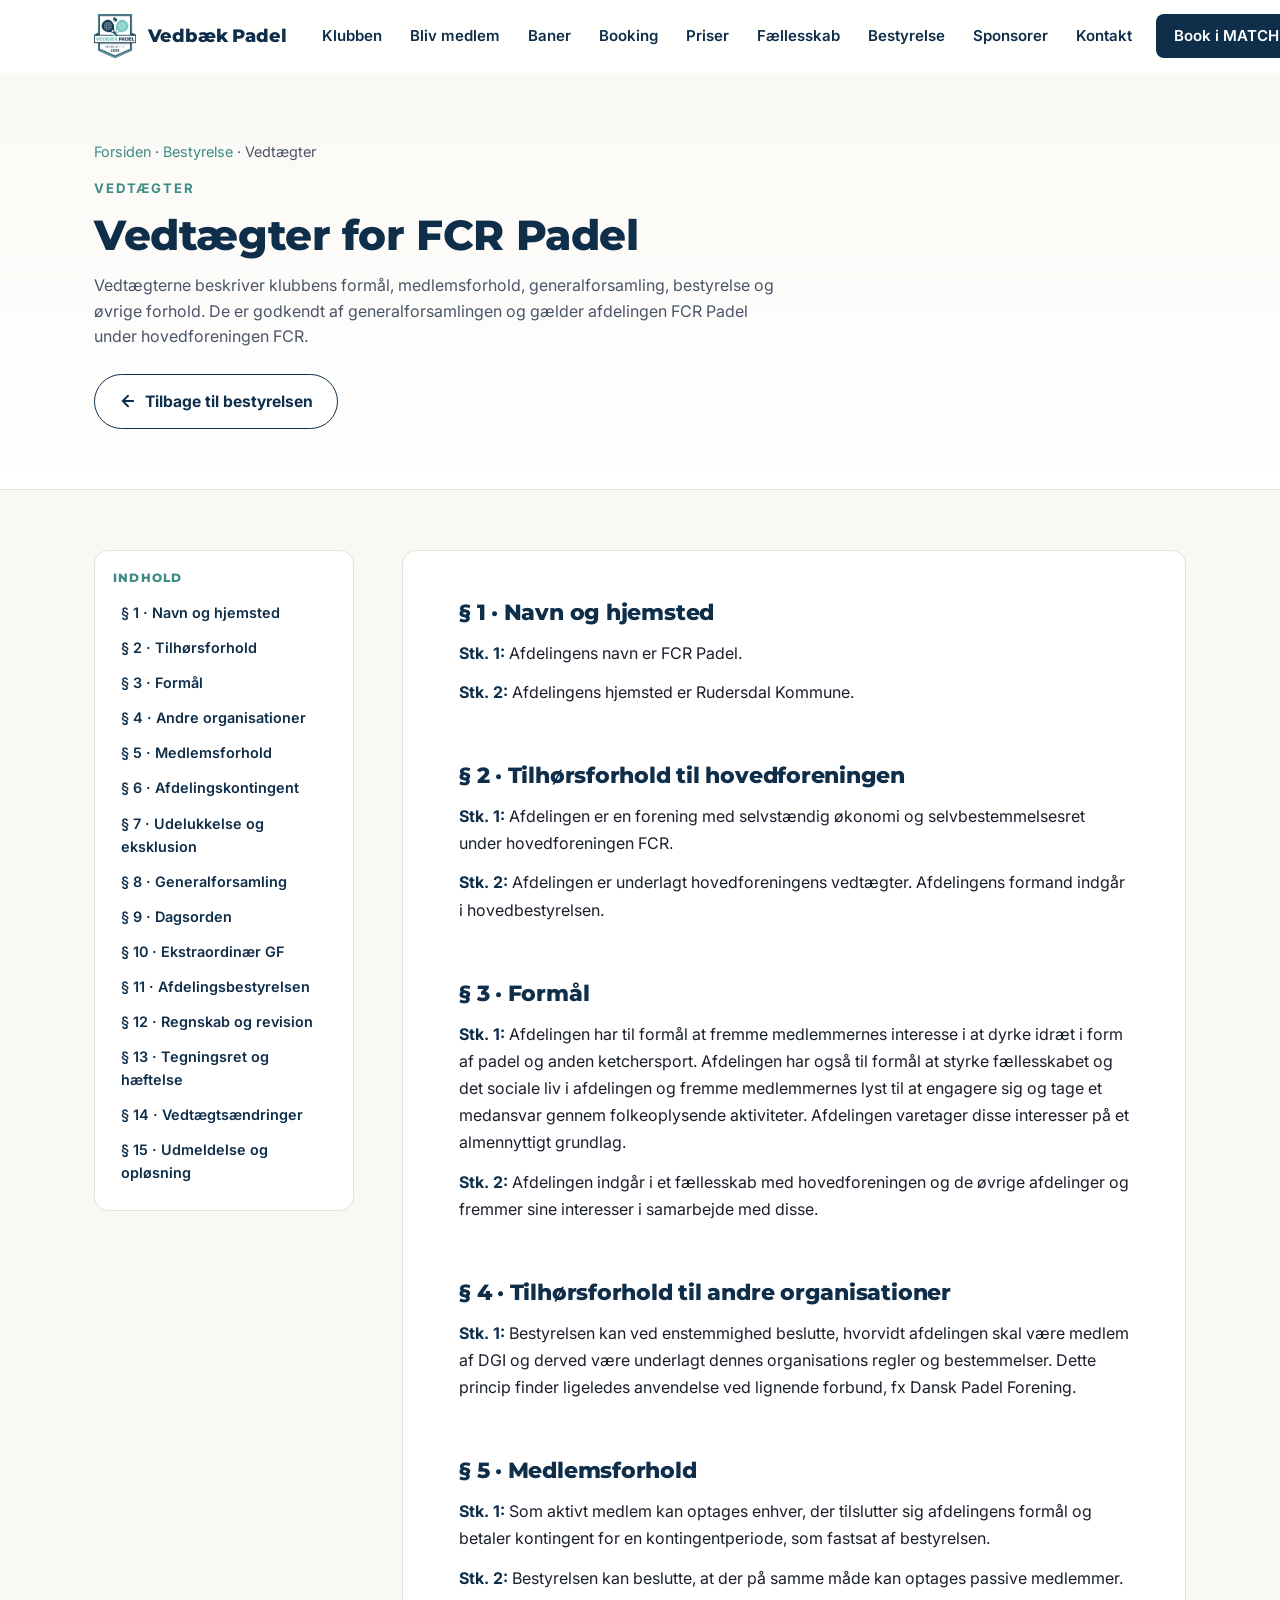
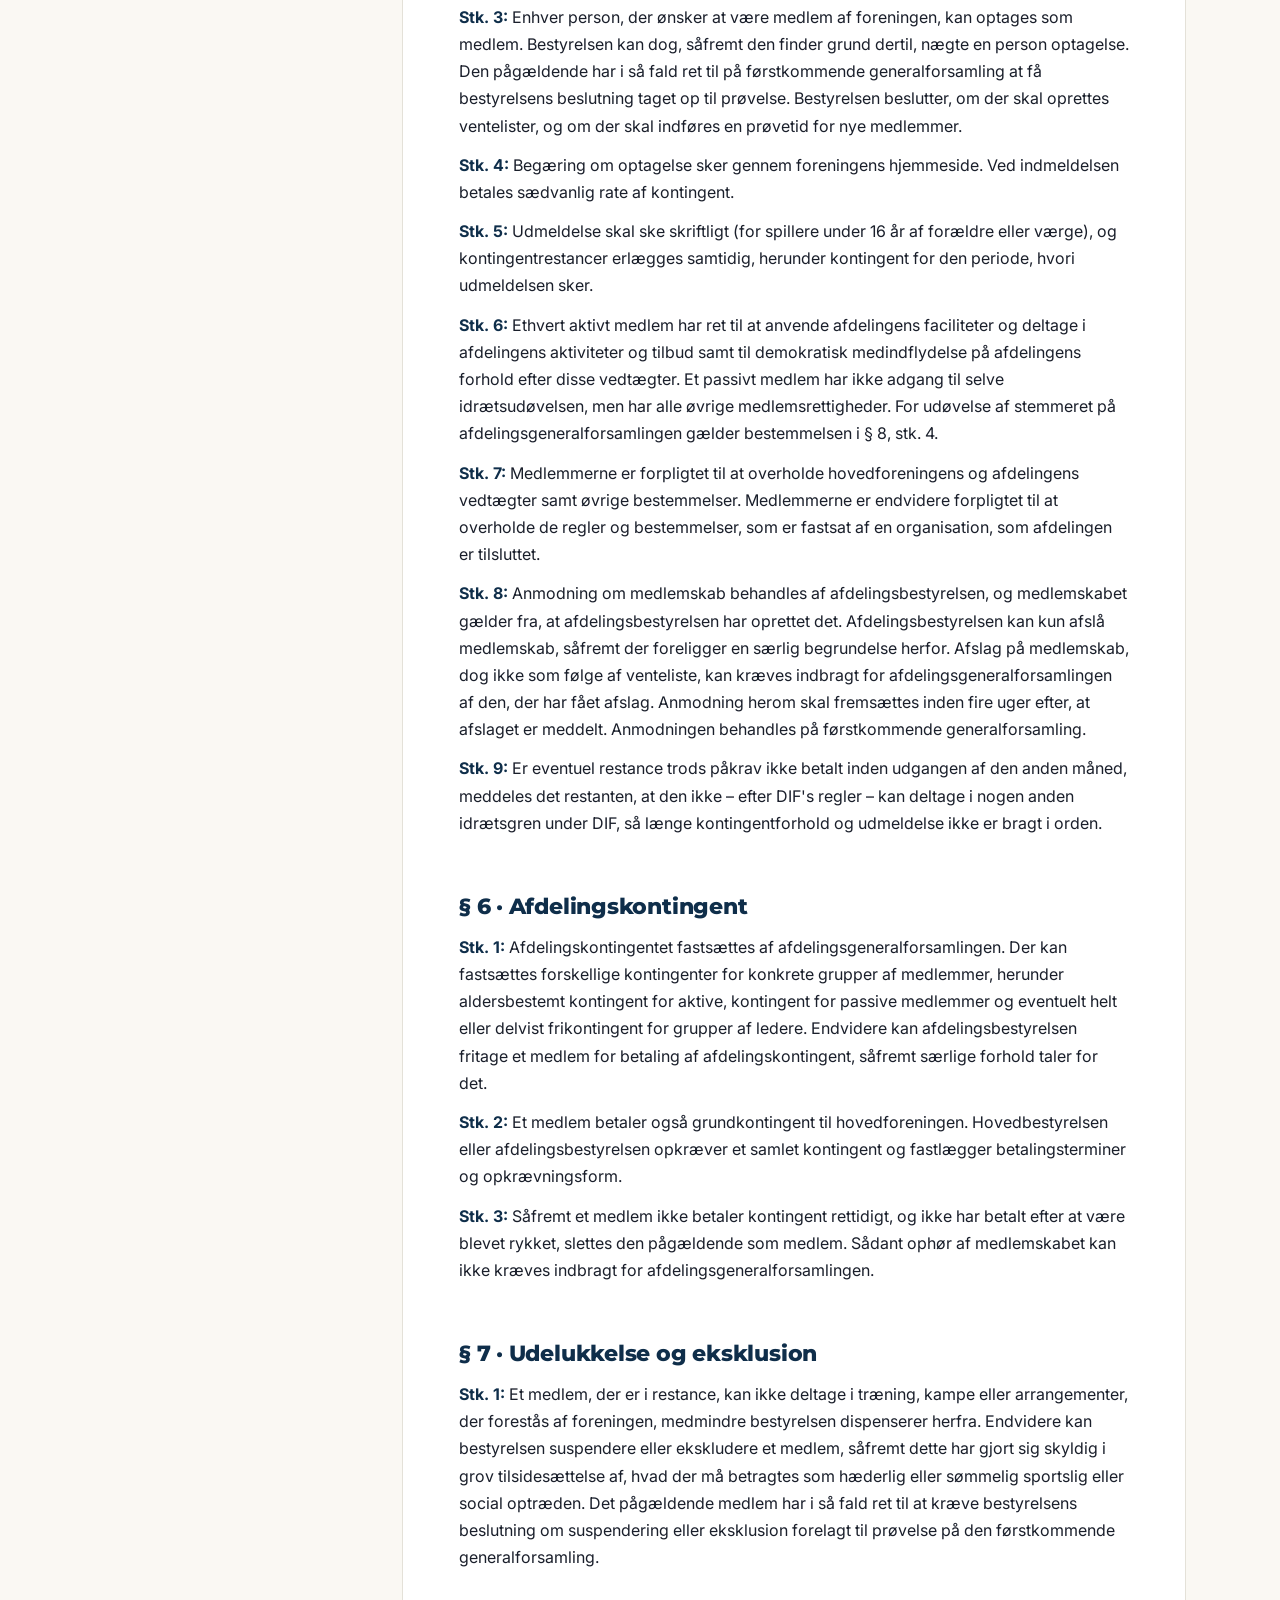
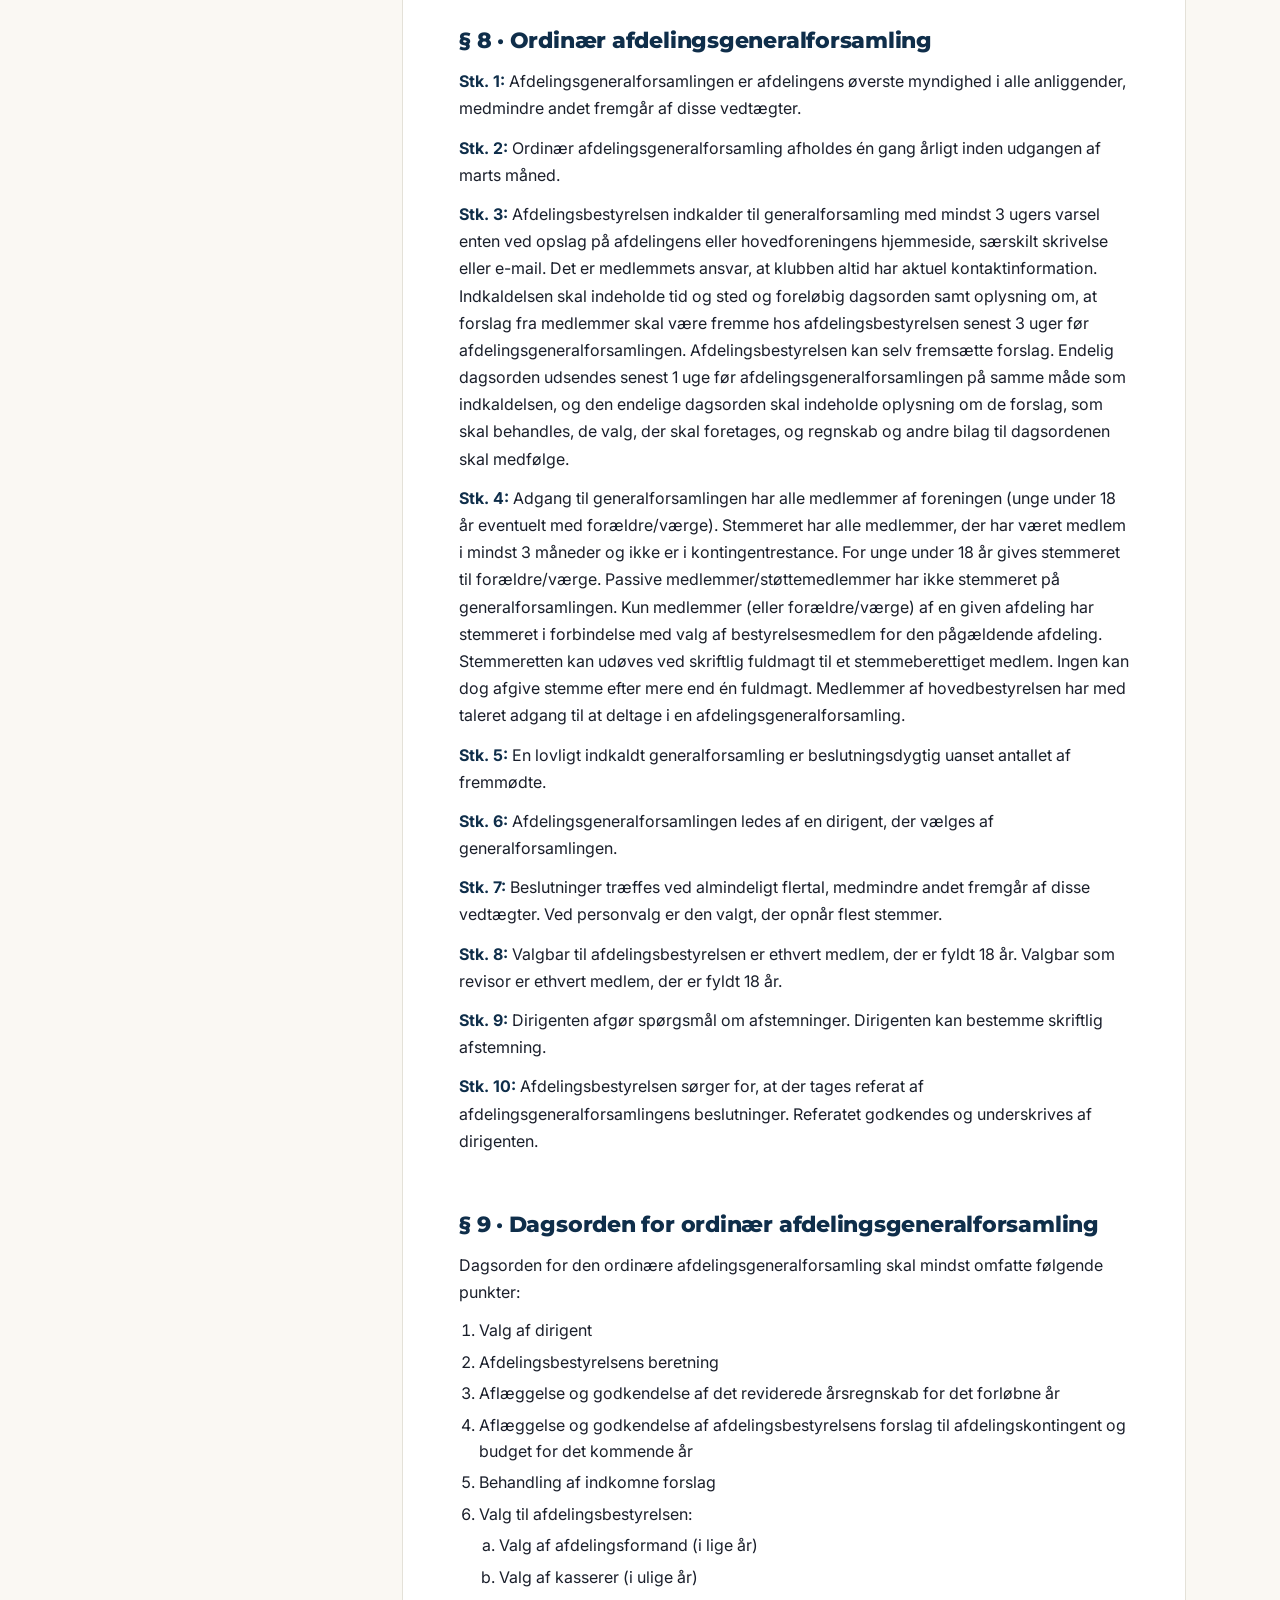
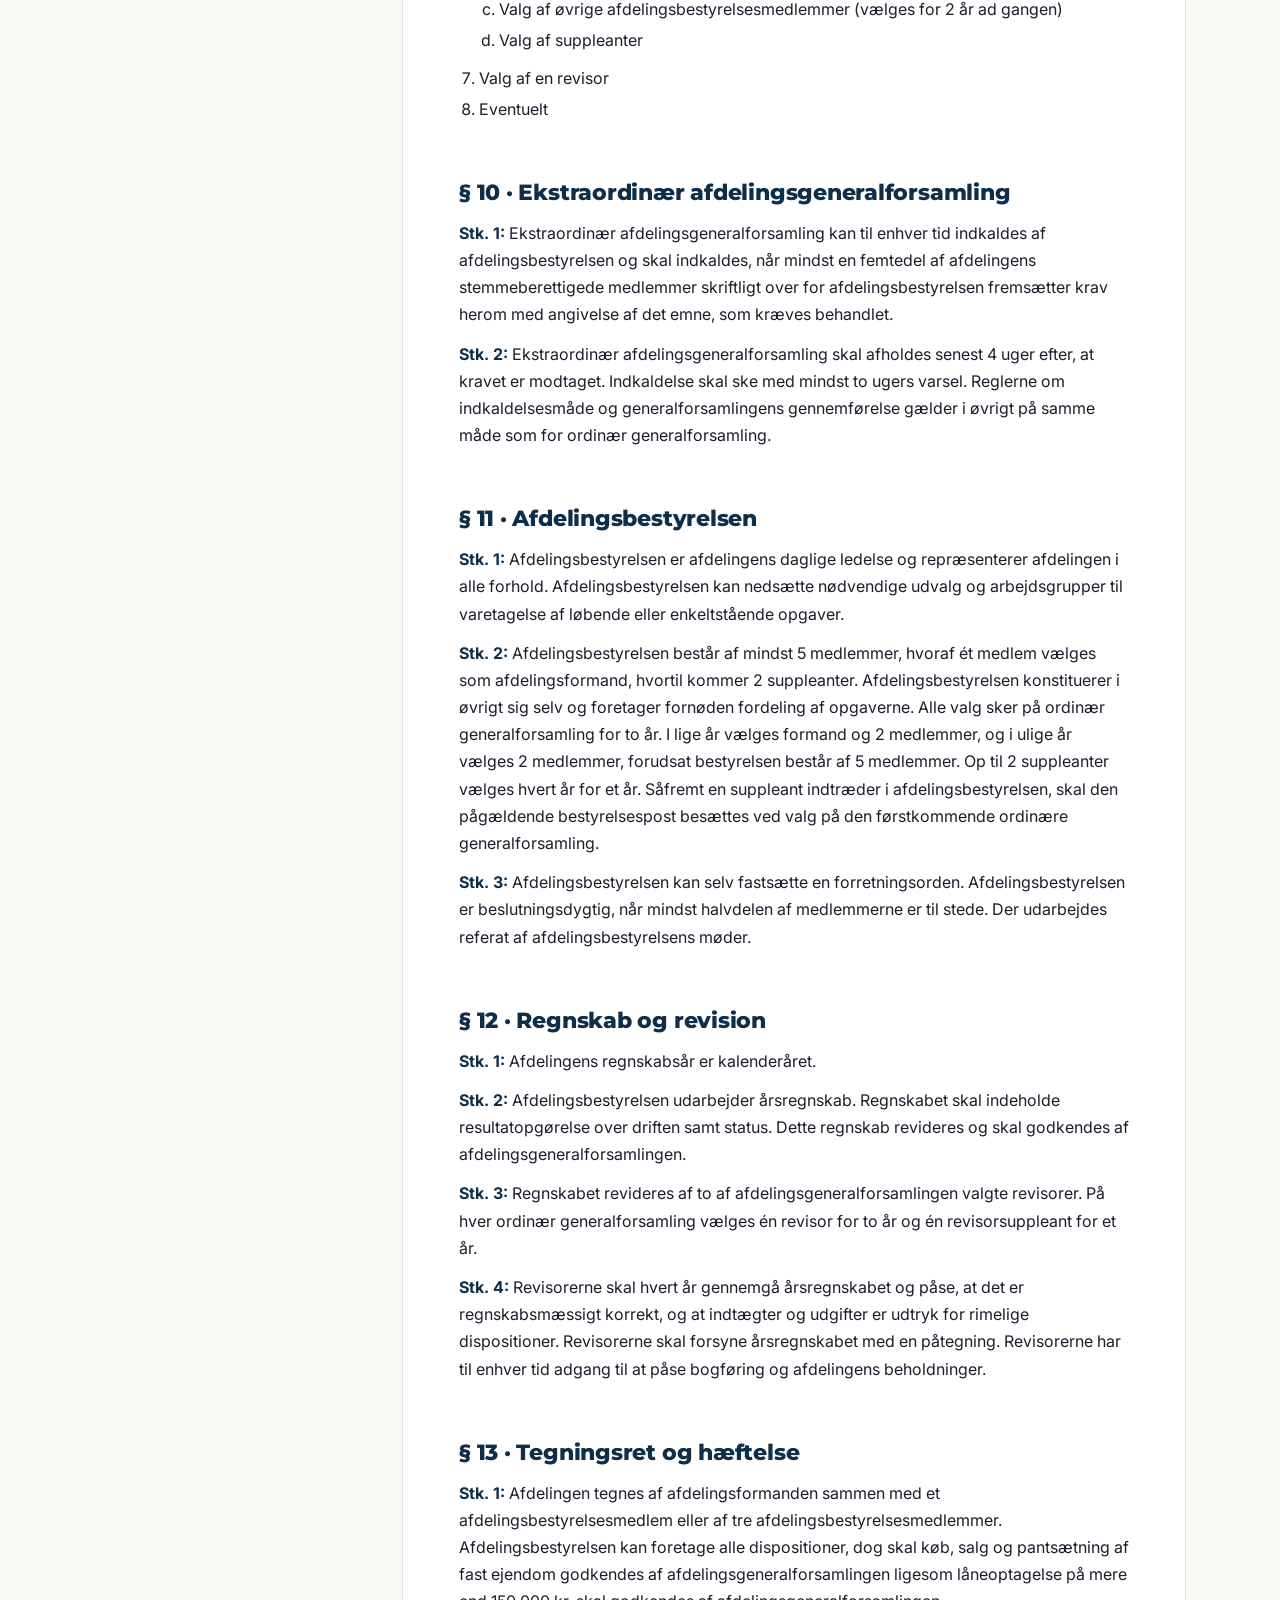
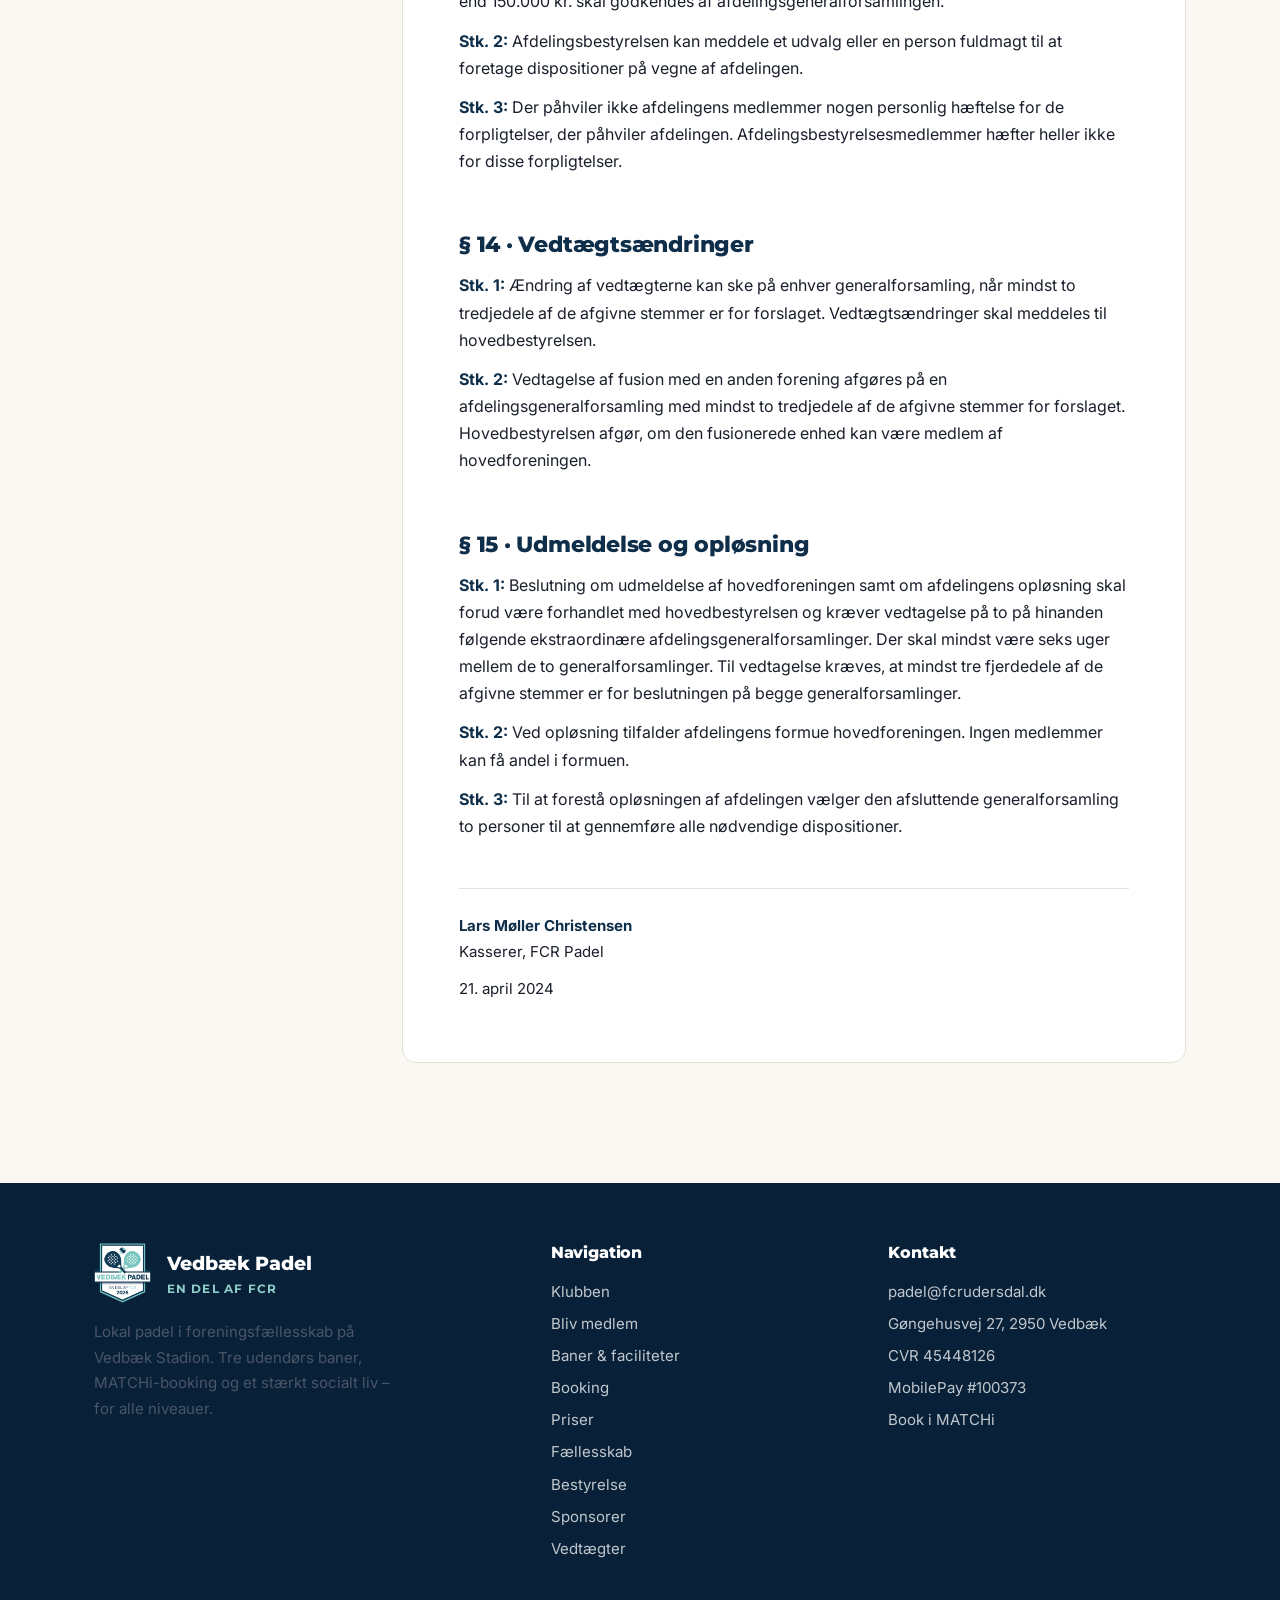
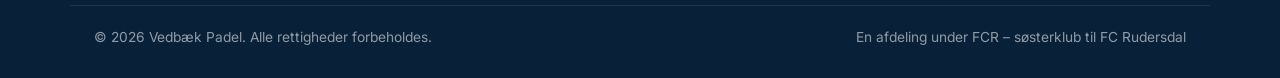
==== commit d06a890b: "Tving browseren til at hente ny CSS og JS efter en opdatering Filerne blev hentet under samme navn h" ====
--- a/vedtaegter.html
+++ b/vedtaegter.html
@@ -8,7 +8,7 @@
 <link rel="preconnect" href="https://fonts.googleapis.com">
 <link rel="preconnect" href="https://fonts.gstatic.com" crossorigin>
 <link href="https://fonts.googleapis.com/css2?family=Inter:wght@400;500;600;700;800&family=Montserrat:wght@400;500;600;700;800;900&display=swap" rel="stylesheet">
-<link rel="stylesheet" href="assets/css/styles.css">
+<link rel="stylesheet" href="assets/css/styles.css?v=20260912">
 <link rel="icon" type="image/x-icon" href="assets/img/icons/favicon.ico">
 <link rel="icon" type="image/png" sizes="32x32" href="assets/img/icons/favicon-32x32.png">
 <link rel="icon" type="image/png" sizes="16x16" href="assets/img/icons/favicon-16x16.png">
@@ -233,6 +233,6 @@
   </div>
 </footer>
 
-<script src="assets/js/main.js"></script>
+<script src="assets/js/main.js?v=20260912"></script>
 </body>
 </html>
--- a/assets/css/styles.css
+++ b/assets/css/styles.css
@@ -26,14 +26,22 @@
 * { box-sizing: border-box; margin: 0; padding: 0; }
 html { scroll-behavior: smooth; scroll-padding-top: 90px; }
 body {
-  font-family: 'Nunito', -apple-system, BlinkMacSystemFont, 'Segoe UI', sans-serif;
+  font-family: 'Inter', -apple-system, BlinkMacSystemFont, 'Segoe UI', sans-serif;
   font-weight: 400;
   color: var(--ink);
   background: var(--cream);
   line-height: 1.6;
   -webkit-font-smoothing: antialiased;
 }
-h1, h2, h3, h4 { font-weight: 800; color: var(--navy); line-height: 1.2; letter-spacing: -0.01em; }
+h1, h2, h3, h4 {
+  font-family: 'Montserrat', 'Inter', -apple-system, BlinkMacSystemFont, 'Segoe UI', sans-serif;
+  font-weight: 800;
+  color: var(--navy);
+  line-height: 1.2;
+  letter-spacing: -0.01em;
+  overflow-wrap: break-word;
+  hyphens: auto;
+}
 h1 { font-size: clamp(2.2rem, 5vw, 3.6rem); }
 h2 { font-size: clamp(1.7rem, 3.4vw, 2.4rem); margin-bottom: 0.5em; }
 h3 { font-size: 1.25rem; font-weight: 700; margin-bottom: 0.4em; }
@@ -81,21 +89,24 @@
 }
 .nav-brand {
   display: flex; align-items: center; gap: 12px;
+  font-family: 'Montserrat', 'Inter', sans-serif;
   font-weight: 800; color: var(--navy);
-  font-size: 1.05rem;
+  font-size: 1.15rem;
+  letter-spacing: -0.01em;
+  white-space: nowrap;
+  flex-shrink: 0;
 }
 .nav-brand img { height: 44px; width: auto; display: block; }
-.nav-brand-text { display: flex; flex-direction: column; line-height: 1.1; }
-.nav-brand-text small { color: var(--teal-deep); font-size: 0.72rem; font-weight: 700; letter-spacing: 0.08em; text-transform: uppercase; }
-
-.nav-links { display: flex; gap: 6px; align-items: center; }
+
+.nav-links { display: flex; gap: 4px; align-items: center; }
 .nav-links a {
   color: var(--navy);
   font-weight: 600;
   font-size: 0.94rem;
-  padding: 8px 14px;
+  padding: 8px 12px;
   border-radius: 8px;
   transition: background .2s, color .2s;
+  white-space: nowrap;
 }
 .nav-links a:hover { background: var(--sand); color: var(--navy); }
 .nav-links .cta { background: var(--navy); color: white; padding: 10px 18px; margin-left: 8px; }
@@ -205,7 +216,7 @@
 .hero-quick {
   margin-top: 60px;
   display: grid;
-  grid-template-columns: repeat(4, 1fr);
+  grid-template-columns: repeat(3, 1fr);
   gap: 20px;
   position: relative;
   z-index: 2;
@@ -217,15 +228,46 @@
   border: 1px solid var(--line);
   box-shadow: var(--shadow-sm);
 }
-.quick-card .num { font-size: 2rem; font-weight: 800; color: var(--navy); line-height: 1; }
+.quick-card .num {
+  font-family: 'Montserrat', 'Inter', sans-serif;
+  font-size: 2rem;
+  font-weight: 800;
+  color: var(--navy);
+  line-height: 1;
+  letter-spacing: -0.02em;
+}
 .quick-card .lbl { font-size: 0.88rem; color: var(--ink-muted); margin-top: 6px; font-weight: 600; }
 
 @media (max-width: 900px) {
-  .hero { padding: 130px 0 60px; }
-  .hero-inner { grid-template-columns: 1fr; gap: 40px; }
+  .hero { padding: 124px 0 60px; }
+  .hero-inner { grid-template-columns: 1fr; gap: 32px; }
   .hero-visual { order: -1; }
-  .hero-visual img { max-width: 220px; }
-  .hero-quick { grid-template-columns: repeat(2, 1fr); margin-top: 40px; }
+  .hero-visual img { max-width: 200px; }
+  .hero-quick { margin-top: 40px; gap: 14px; }
+  .quick-card { padding: 18px 16px; }
+  .quick-card .num { font-size: 1.7rem; }
+}
+
+/* Telefon: hero'en sættes ned i skala, og quick-kortene lægges
+   som kompakte rækker, så tal og tekst ikke brækker midt over. */
+@media (max-width: 620px) {
+  .section { padding: 56px 0; }
+  #bliv-medlem { padding-top: 56px; }
+  .section-title { margin-bottom: 28px; }
+  .section-title p { font-size: 1rem; }
+
+  .hero { padding: 108px 0 44px; }
+  .hero-badge { font-size: 0.78rem; padding: 7px 14px 7px 9px; margin-bottom: 18px; }
+  .hero h1 { font-size: clamp(1.8rem, 7.6vw, 2.5rem); margin-bottom: 16px; }
+  .hero-lead { font-size: 1.02rem; margin-bottom: 26px; }
+  .hero-visual img { max-width: 150px; }
+  .hero-ctas { flex-direction: column; align-items: stretch; gap: 10px; }
+  .hero-ctas .btn { width: 100%; justify-content: center; }
+
+  .hero-quick { grid-template-columns: 1fr; gap: 10px; margin-top: 32px; }
+  .quick-card { display: flex; align-items: center; gap: 14px; padding: 14px 18px; }
+  .quick-card .num { font-size: 1.45rem; flex-shrink: 0; }
+  .quick-card .lbl { margin-top: 0; font-size: 0.9rem; }
 }
 
 /* ---------- Feature grid ---------- */
@@ -302,6 +344,10 @@
   .facility-grid { grid-template-columns: 1fr; gap: 24px; }
   .facility-visual { padding: 24px; aspect-ratio: 3/2; }
 }
+@media (max-width: 620px) {
+  .facility-list li { flex-direction: column; gap: 2px; }
+  .facility-list li strong { min-width: 0; }
+}
 
 /* ---------- Gæste-tabel ---------- */
 .guest-table {
@@ -331,8 +377,15 @@
 .guest-price { font-weight: 800; color: var(--navy); font-size: 1.1rem; font-variant-numeric: tabular-nums; }
 .guest-price.free { color: var(--teal-deep); }
 
-/* ---------- Priser (4 kolonner nu med Dagsmedlem) ---------- */
-.price-grid { display: grid; grid-template-columns: repeat(4, 1fr); gap: 18px; }
+/* Telefon: spiller-prikkerne får deres egen linje over sammensætning + pris */
+@media (max-width: 620px) {
+  .guest-row { grid-template-columns: 1fr auto; gap: 6px 12px; padding: 14px 16px; }
+  .guest-row.header { display: none; }
+  .guest-count { grid-column: 1 / -1; }
+}
+
+/* ---------- Priser ---------- */
+.price-grid { display: grid; grid-template-columns: repeat(3, 1fr); gap: 18px; }
 .price-card {
   background: white;
   padding: 30px 22px;
@@ -343,12 +396,20 @@
   transition: transform .25s, box-shadow .25s;
 }
 .price-card:hover { transform: translateY(-4px); box-shadow: var(--shadow-md); }
-.price-card .amount { font-size: 2.1rem; font-weight: 800; color: var(--navy); line-height: 1; margin: 12px 0 4px; }
+.price-card .amount {
+  font-family: 'Montserrat', 'Inter', sans-serif;
+  font-size: 2.1rem;
+  font-weight: 800;
+  color: var(--navy);
+  line-height: 1;
+  margin: 12px 0 4px;
+  letter-spacing: -0.02em;
+}
 .price-card .amount small { font-size: 0.95rem; font-weight: 700; color: var(--ink-muted); }
 .price-card .desc { font-size: 0.9rem; }
 .price-card .foot { margin-top: 10px; font-size: 0.88rem; }
-@media (max-width: 900px) { .price-grid { grid-template-columns: repeat(2, 1fr); } }
-@media (max-width: 500px) { .price-grid { grid-template-columns: 1fr; } }
+@media (max-width: 880px) { .price-grid { grid-template-columns: repeat(2, 1fr); } }
+@media (max-width: 560px) { .price-grid { grid-template-columns: 1fr; } }
 
 /* ---------- Bestyrelse ---------- */
 .board-grid { display: grid; grid-template-columns: repeat(3, 1fr); gap: 16px; }
@@ -384,7 +445,65 @@
 
 @media (max-width: 800px) { .board-grid { grid-template-columns: 1fr; } }
 
-/* ---------- Sponsor ---------- */
+/* ---------- Bliv medlem ---------- */
+.membership-card {
+  background: white;
+  border-radius: var(--radius-lg);
+  padding: 44px;
+  border: 1px solid var(--line);
+  box-shadow: var(--shadow-md);
+  display: grid;
+  grid-template-columns: 1.3fr 1fr;
+  gap: 40px;
+  align-items: center;
+  position: relative;
+  overflow: hidden;
+}
+.membership-card::before {
+  content: '';
+  position: absolute;
+  right: -60px; top: -60px;
+  width: 220px; height: 220px;
+  border-radius: 50%;
+  background: radial-gradient(circle, rgba(143, 205, 200, 0.28) 0%, transparent 70%);
+  pointer-events: none;
+}
+.membership-lead { position: relative; z-index: 1; }
+.membership-lead h3 { font-size: 1.6rem; margin-bottom: 12px; }
+.membership-lead p { font-size: 1rem; margin-bottom: 12px; }
+.membership-lead p:last-child { margin-bottom: 0; }
+.membership-actions {
+  position: relative; z-index: 1;
+  display: flex; flex-direction: column; gap: 12px;
+}
+.membership-status-pill {
+  display: inline-flex;
+  align-items: center;
+  gap: 8px;
+  background: var(--sand);
+  border: 1px solid var(--line);
+  border-radius: 100px;
+  padding: 6px 14px;
+  font-size: 0.82rem;
+  font-weight: 700;
+  color: var(--navy);
+  margin-bottom: 16px;
+}
+.membership-status-pill .dot {
+  width: 8px; height: 8px;
+  border-radius: 50%;
+  background: var(--teal-strong);
+  box-shadow: 0 0 0 4px rgba(95, 176, 170, 0.25);
+}
+
+@media (max-width: 800px) {
+  .membership-card { grid-template-columns: 1fr; padding: 32px 24px; gap: 24px; }
+  .membership-card::before { display: none; }
+}
+
+/* ---------- Regular sections referencing anchor ---------- */
+#bliv-medlem { padding-top: 84px; }
+
 .sponsor-tier { margin-bottom: 48px; }
 .sponsor-tier:last-child { margin-bottom: 0; }
 .sponsor-tier-header {
@@ -451,6 +570,7 @@
   gap: 4px;
 }
 .sponsor-logo-text .name {
+  font-family: 'Montserrat', 'Inter', sans-serif;
   font-size: 1.05rem;
   font-weight: 800;
   color: var(--navy);
@@ -573,7 +693,13 @@
 footer a:hover { color: var(--teal); }
 footer .brand { display: flex; gap: 16px; align-items: center; margin-bottom: 16px; }
 footer .brand img { height: 60px; display: block; }
-footer .brand-text { color: white; font-weight: 800; font-size: 1.1rem; }
+footer .brand-text {
+  font-family: 'Montserrat', 'Inter', sans-serif;
+  color: white;
+  font-weight: 800;
+  font-size: 1.2rem;
+  letter-spacing: -0.01em;
+}
 footer .brand-text small { display: block; font-size: 0.75rem; color: var(--teal); letter-spacing: 0.1em; text-transform: uppercase; font-weight: 700; }
 footer .about { max-width: 320px; font-size: 0.94rem; line-height: 1.7; }
 footer .bottom {
@@ -659,12 +785,15 @@
   padding: 48px 56px;
 }
 .doc-content h2 {
+  font-family: 'Montserrat', 'Inter', sans-serif;
   color: var(--navy);
   font-size: 1.4rem;
+  font-weight: 800;
   margin-top: 40px;
   margin-bottom: 14px;
   padding-top: 16px;
   scroll-margin-top: 100px;
+  letter-spacing: -0.01em;
 }
 .doc-content h2:first-child { margin-top: 0; padding-top: 0; }
 .doc-content p { color: var(--ink); margin-bottom: 12px; line-height: 1.7; }
@@ -686,3 +815,113 @@
   .doc-toc { position: static; max-height: none; }
   .doc-content { padding: 32px 24px; }
 }
+
+/* ================================================================
+   Sponsorbånd i toppen af forsiden
+   ================================================================ */
+
+/* Båndet ligger i normalt flow lige under den fastlåste menu.
+   --nav-h sættes af syncNavHeight() i main.js, så båndet altid
+   starter præcis dér, hvor menuen slutter. */
+.sponsor-band-strip {
+  background: var(--navy);
+  margin-top: var(--nav-h, 72px);
+  padding: 12px 0;
+}
+/* Samme bredde som resten af siden, så logoerne kommer ind og går ud
+   dér, hvor sidens indhold begynder og slutter — ikke ved skærmkanten. */
+.sponsor-band-inner {
+  max-width: 1140px;
+  margin: 0 auto;
+  padding: 0 24px;
+  display: flex;
+  align-items: center;
+  gap: 20px;
+}
+.sponsor-band-label {
+  /* display:block sikrer, at max-width virker, også hvis elementet
+     af en eller anden grund ikke ligger i flex-beholderen */
+  display: block;
+  flex: 0 0 auto;
+  max-width: 96px;
+  font-family: 'Montserrat', 'Inter', sans-serif;
+  font-weight: 800;
+  font-size: 0.68rem;
+  letter-spacing: 0.14em;
+  text-transform: uppercase;
+  color: var(--teal);
+  line-height: 1.35;
+}
+.sponsor-band-label:hover { color: white; }
+
+.sponsor-band {
+  flex: 1 1 auto;
+  min-width: 0;
+  position: relative;
+  overflow: hidden;
+  /* Logoerne toner ind i højre side og ud igen i venstre */
+  -webkit-mask-image: linear-gradient(90deg, transparent 0, #000 56px, #000 calc(100% - 56px), transparent 100%);
+          mask-image: linear-gradient(90deg, transparent 0, #000 56px, #000 calc(100% - 56px), transparent 100%);
+}
+.sponsor-band-track {
+  display: flex;
+  width: max-content;
+  animation: sponsor-marquee var(--dur, 45s) linear infinite;
+}
+/* Står stille, så et logo kan nås og klikkes */
+.sponsor-band:hover .sponsor-band-track,
+.sponsor-band:focus-within .sponsor-band-track { animation-play-state: paused; }
+.sponsor-band-row { display: flex; align-items: center; }
+@keyframes sponsor-marquee {
+  from { transform: translateX(0); }
+  to   { transform: translateX(-50%); }
+}
+
+.sponsor-band-chip {
+  flex: 0 0 auto;
+  margin-right: 14px;
+  display: flex;
+  align-items: center;
+  justify-content: center;
+  height: 52px;
+  padding: 0 20px;
+  background: white;
+  border-radius: 9px;
+}
+.sponsor-band-chip img {
+  max-height: 30px;
+  max-width: 130px;
+  width: auto;
+  height: auto;
+  display: block;
+}
+.sponsor-band-chip:focus-visible { outline: 2px solid var(--teal); outline-offset: 3px; }
+
+/* Hero'en skal ikke længere gøre plads til menuen — det gør båndet */
+.sponsor-band-strip + .hero { padding-top: 40px; }
+
+@media (max-width: 620px) {
+  .sponsor-band-strip { padding: 11px 0 12px; }
+  .sponsor-band-inner { flex-direction: column; align-items: stretch; gap: 7px; }
+  .sponsor-band-label { max-width: none; font-size: 0.62rem; }
+  /* Smallere udtoning, så der er plads til flere logoer på telefon */
+  .sponsor-band {
+    -webkit-mask-image: linear-gradient(90deg, transparent 0, #000 28px, #000 calc(100% - 28px), transparent 100%);
+            mask-image: linear-gradient(90deg, transparent 0, #000 28px, #000 calc(100% - 28px), transparent 100%);
+  }
+  .sponsor-band-chip { height: 44px; padding: 0 15px; margin-right: 10px; }
+  .sponsor-band-chip img { max-height: 24px; max-width: 100px; }
+  .sponsor-band-strip + .hero { padding-top: 28px; }
+}
+
+/* Har den besøgende slået animationer fra, bliver båndet en
+   almindelig vandret liste, man selv kan trække i. */
+@media (prefers-reduced-motion: reduce) {
+  .sponsor-band {
+    overflow-x: auto;
+    -webkit-mask-image: none;
+            mask-image: none;
+  }
+  .sponsor-band-track { animation: none; }
+  .sponsor-band-row + .sponsor-band-row { display: none; }
+}
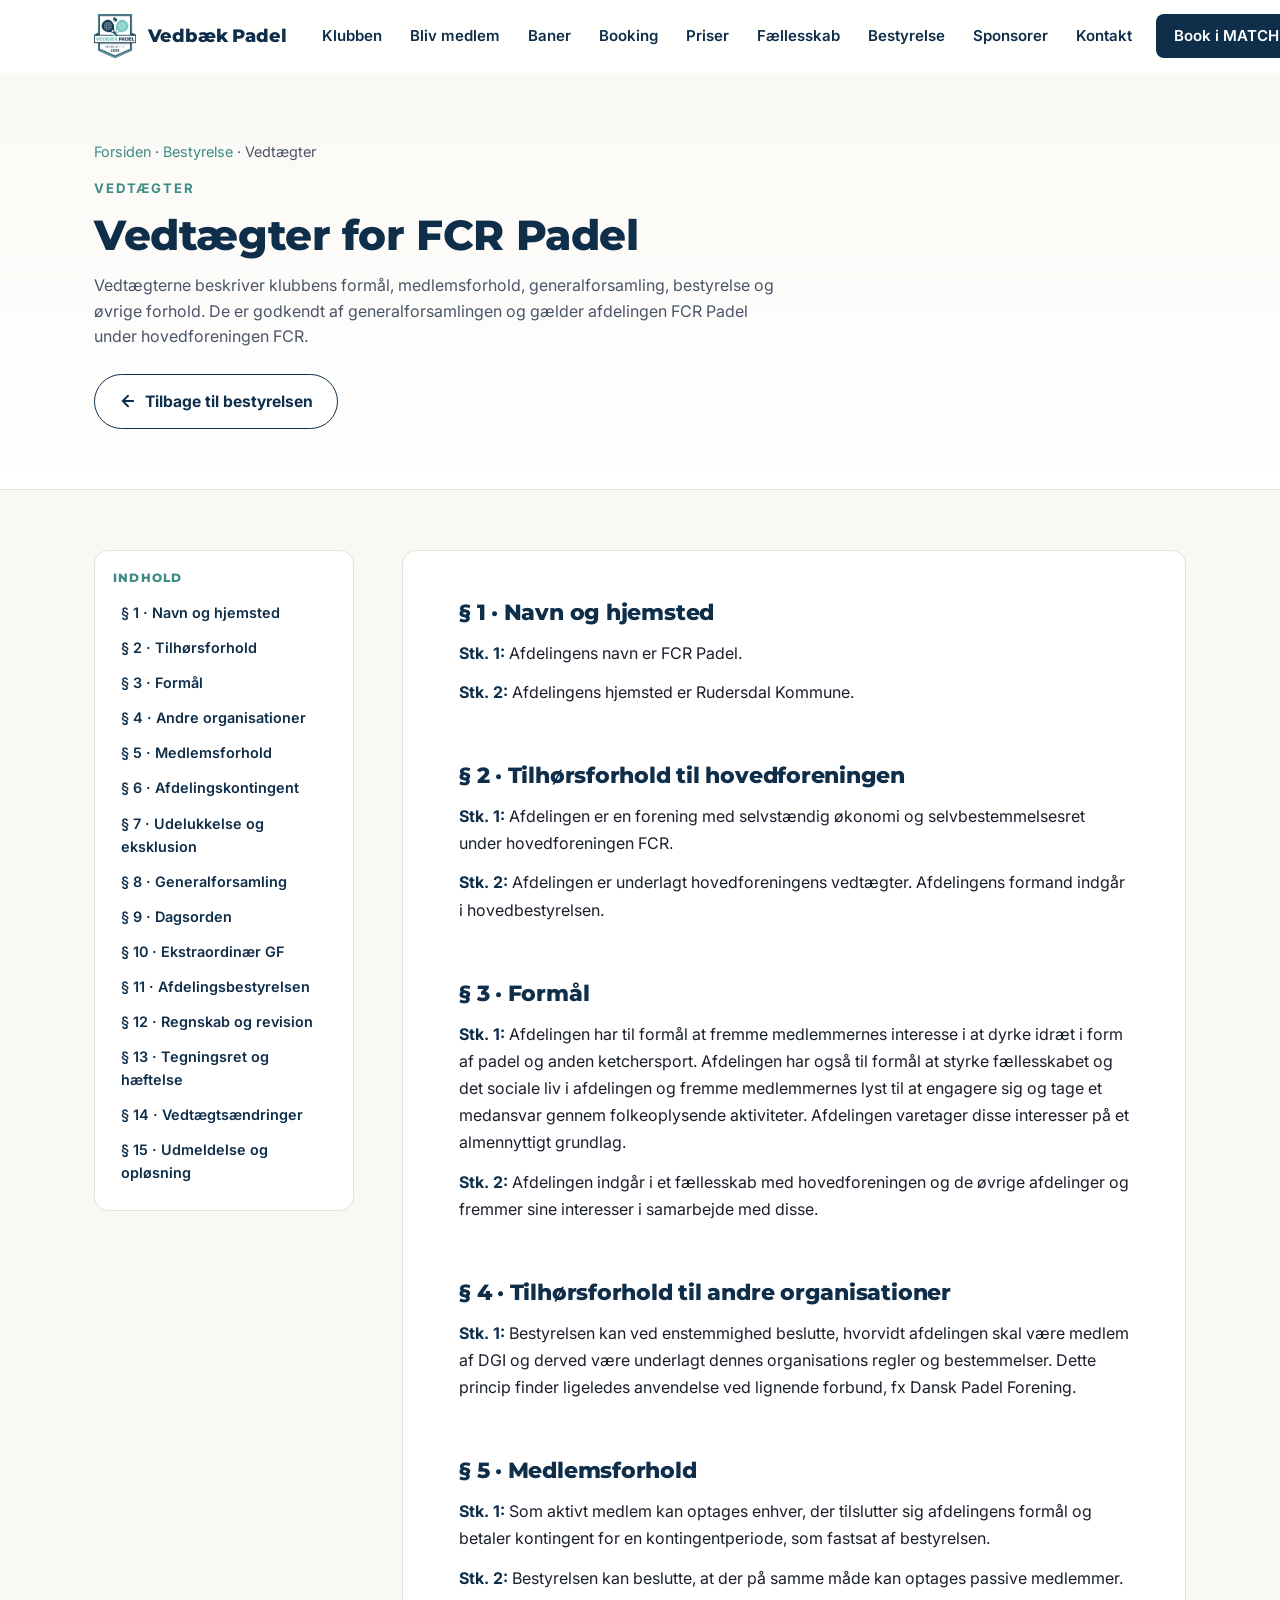
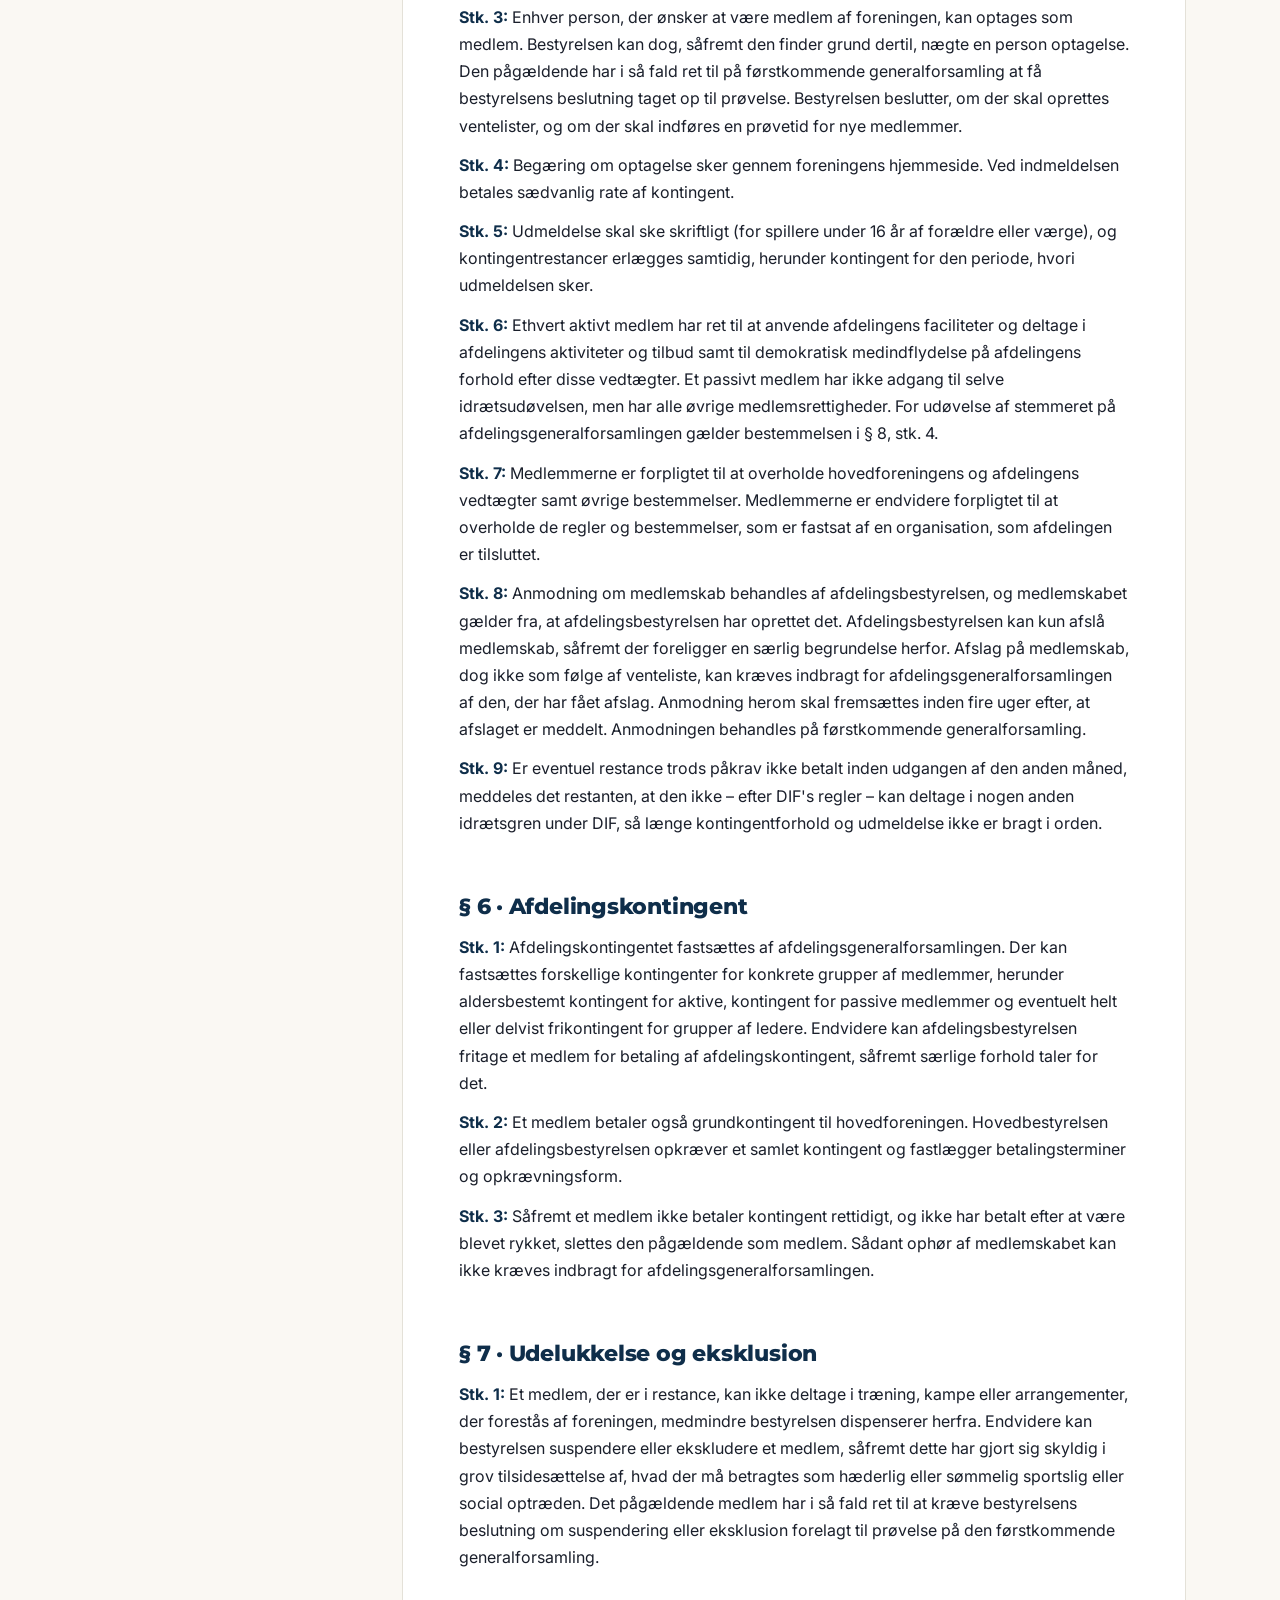
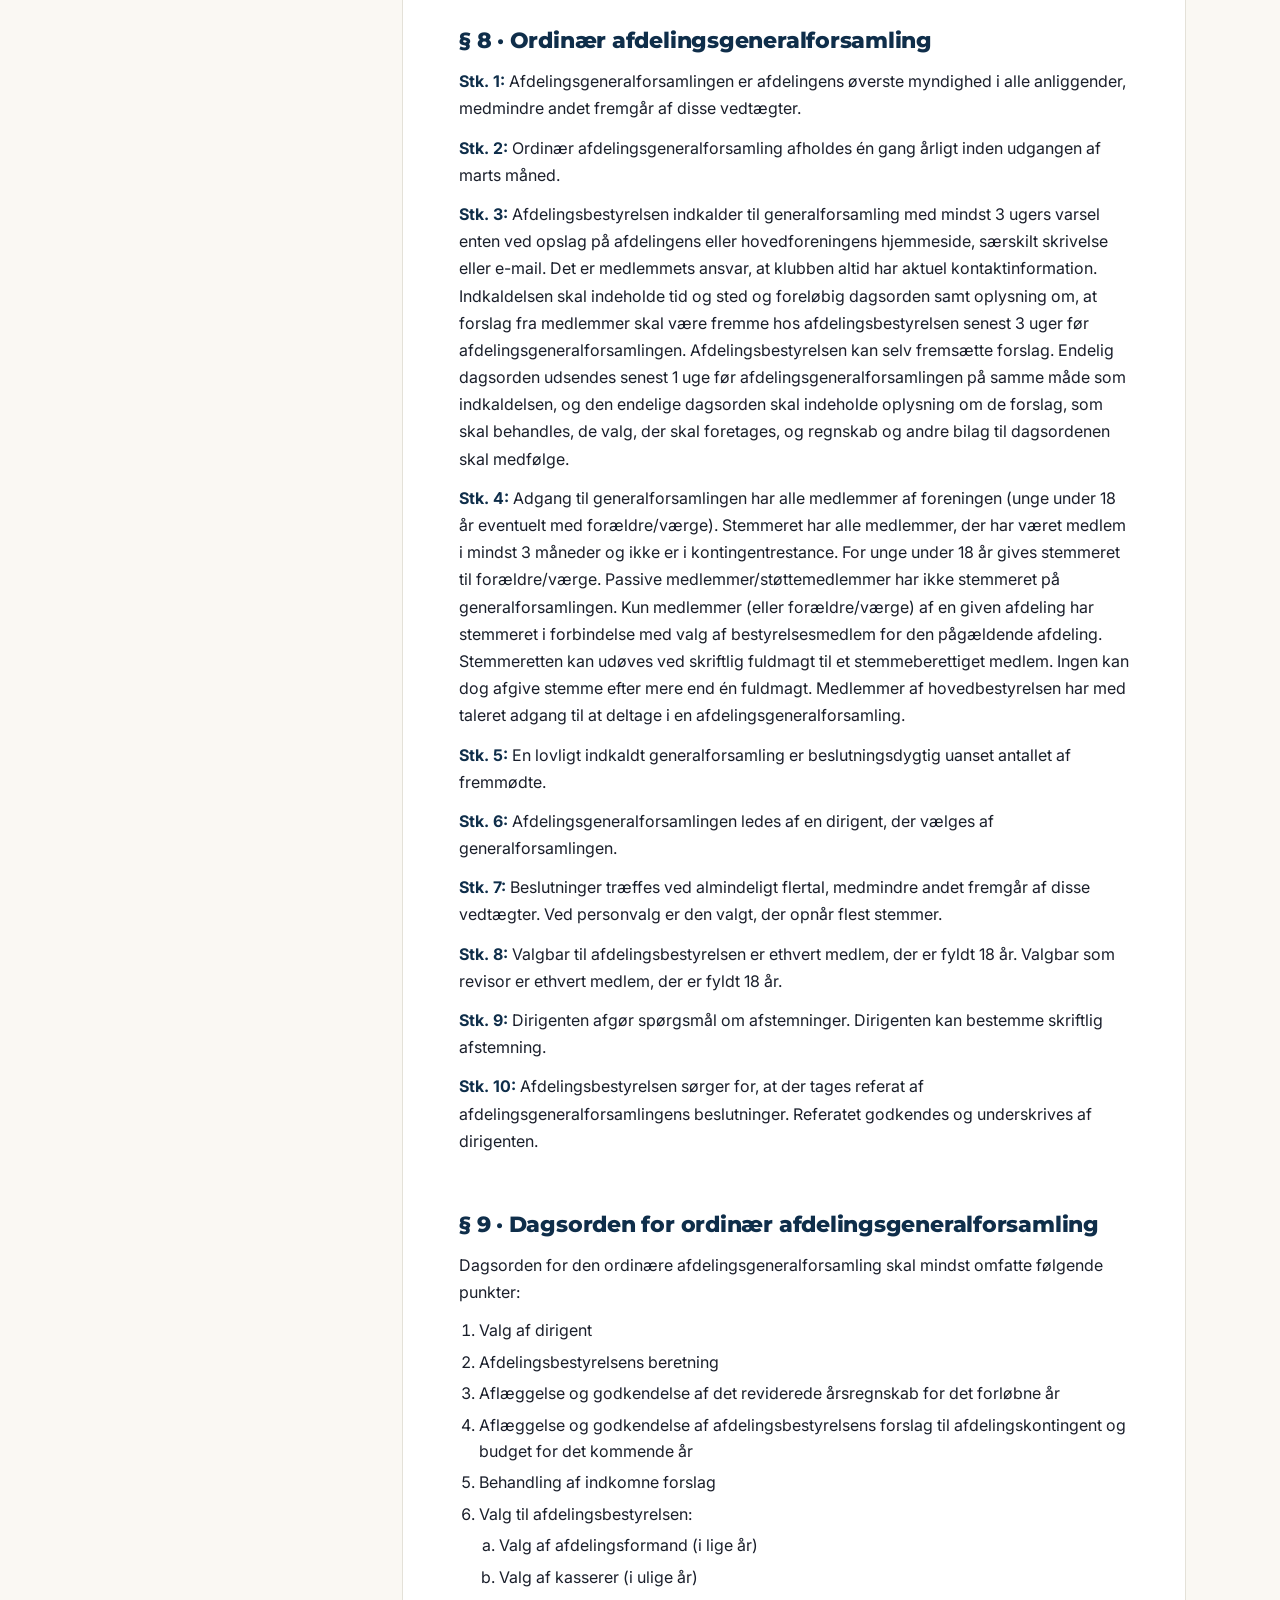
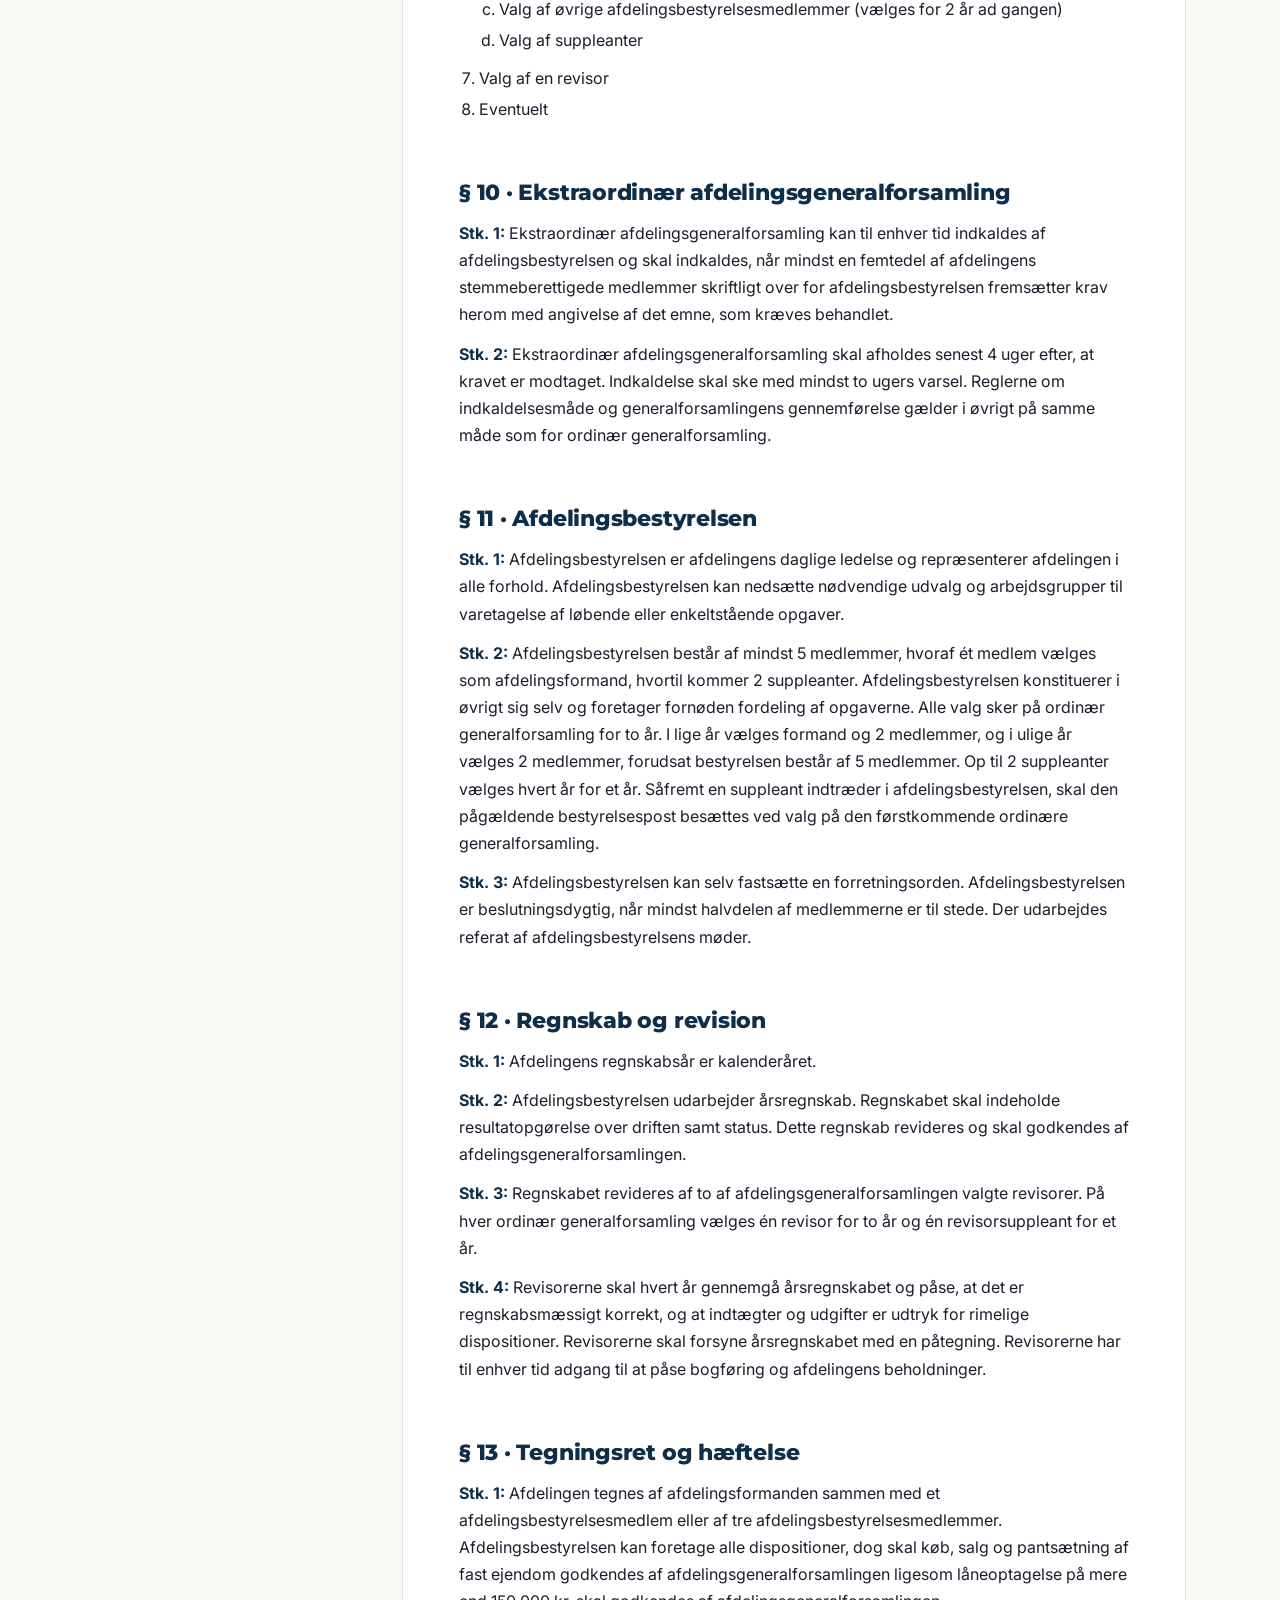
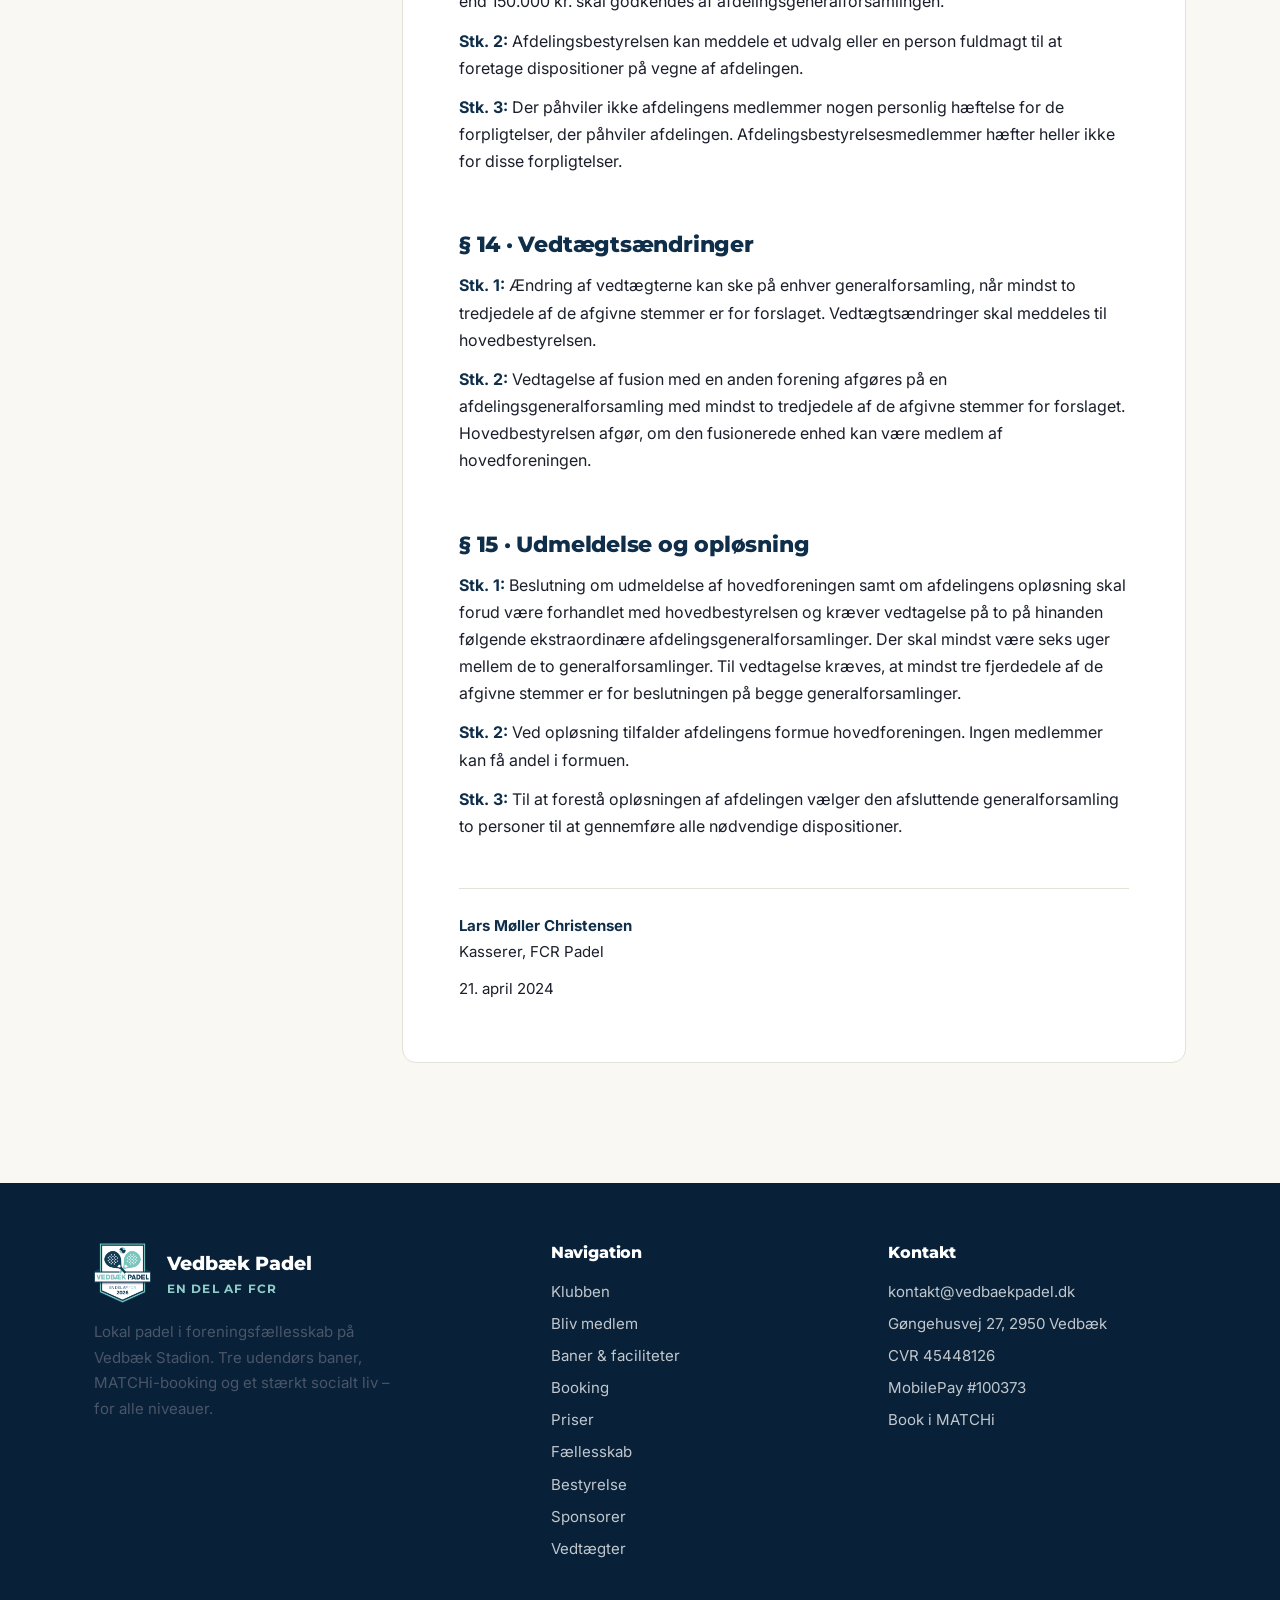
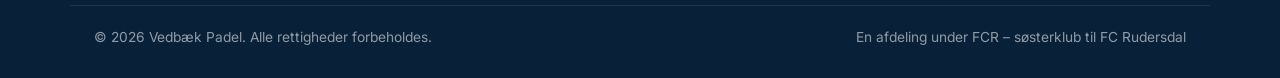
==== commit 144a411d: "Opdater e-mailadresser til vedbaekpadel.dk - padel@fcrudersdal.dk -> kontakt@vedbaekpadel.dk - lars2" ====
--- a/vedtaegter.html
+++ b/vedtaegter.html
@@ -220,7 +220,7 @@
     </div>
     <div>
       <h4>Kontakt</h4>
-      <a href="mailto:padel@fcrudersdal.dk">padel@fcrudersdal.dk</a>
+      <a href="mailto:kontakt@vedbaekpadel.dk">kontakt@vedbaekpadel.dk</a>
       <a>Gøngehusvej 27, 2950 Vedbæk</a>
       <a>CVR 45448126</a>
       <a>MobilePay #100373</a>
